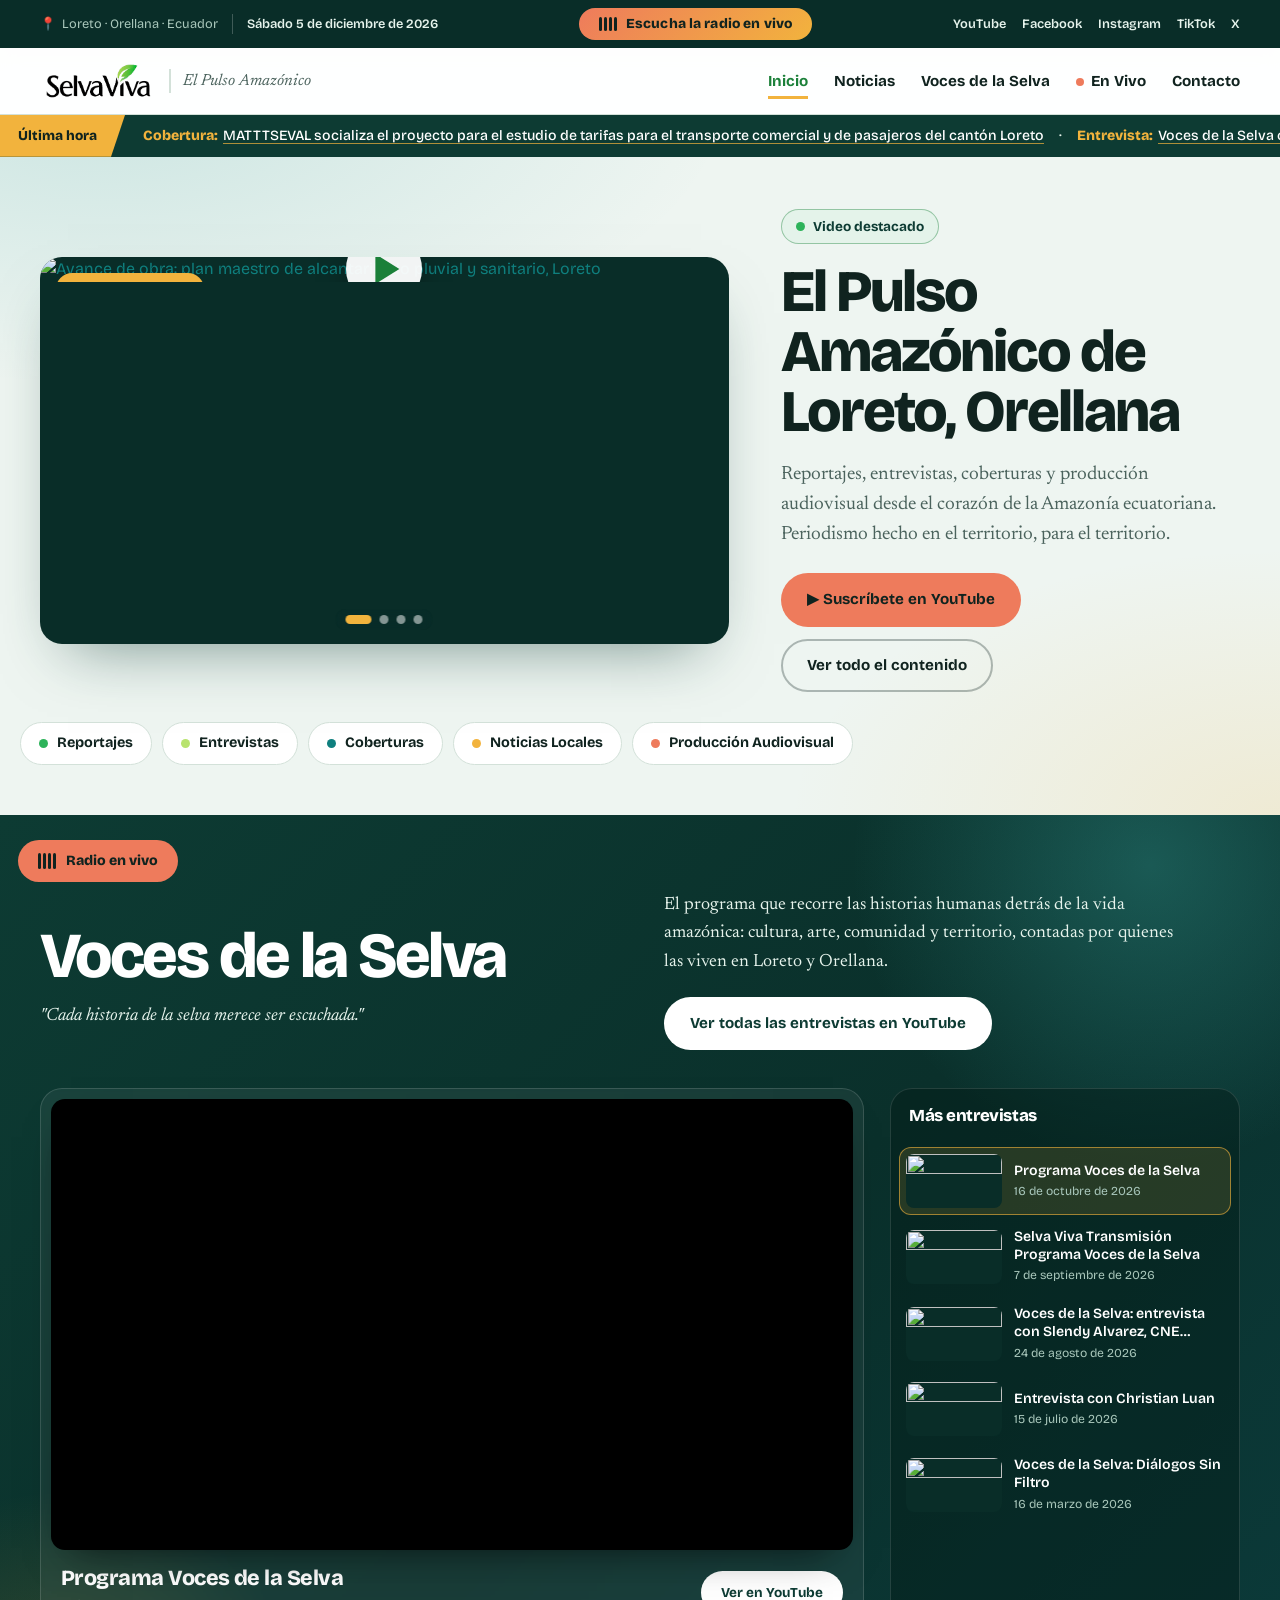
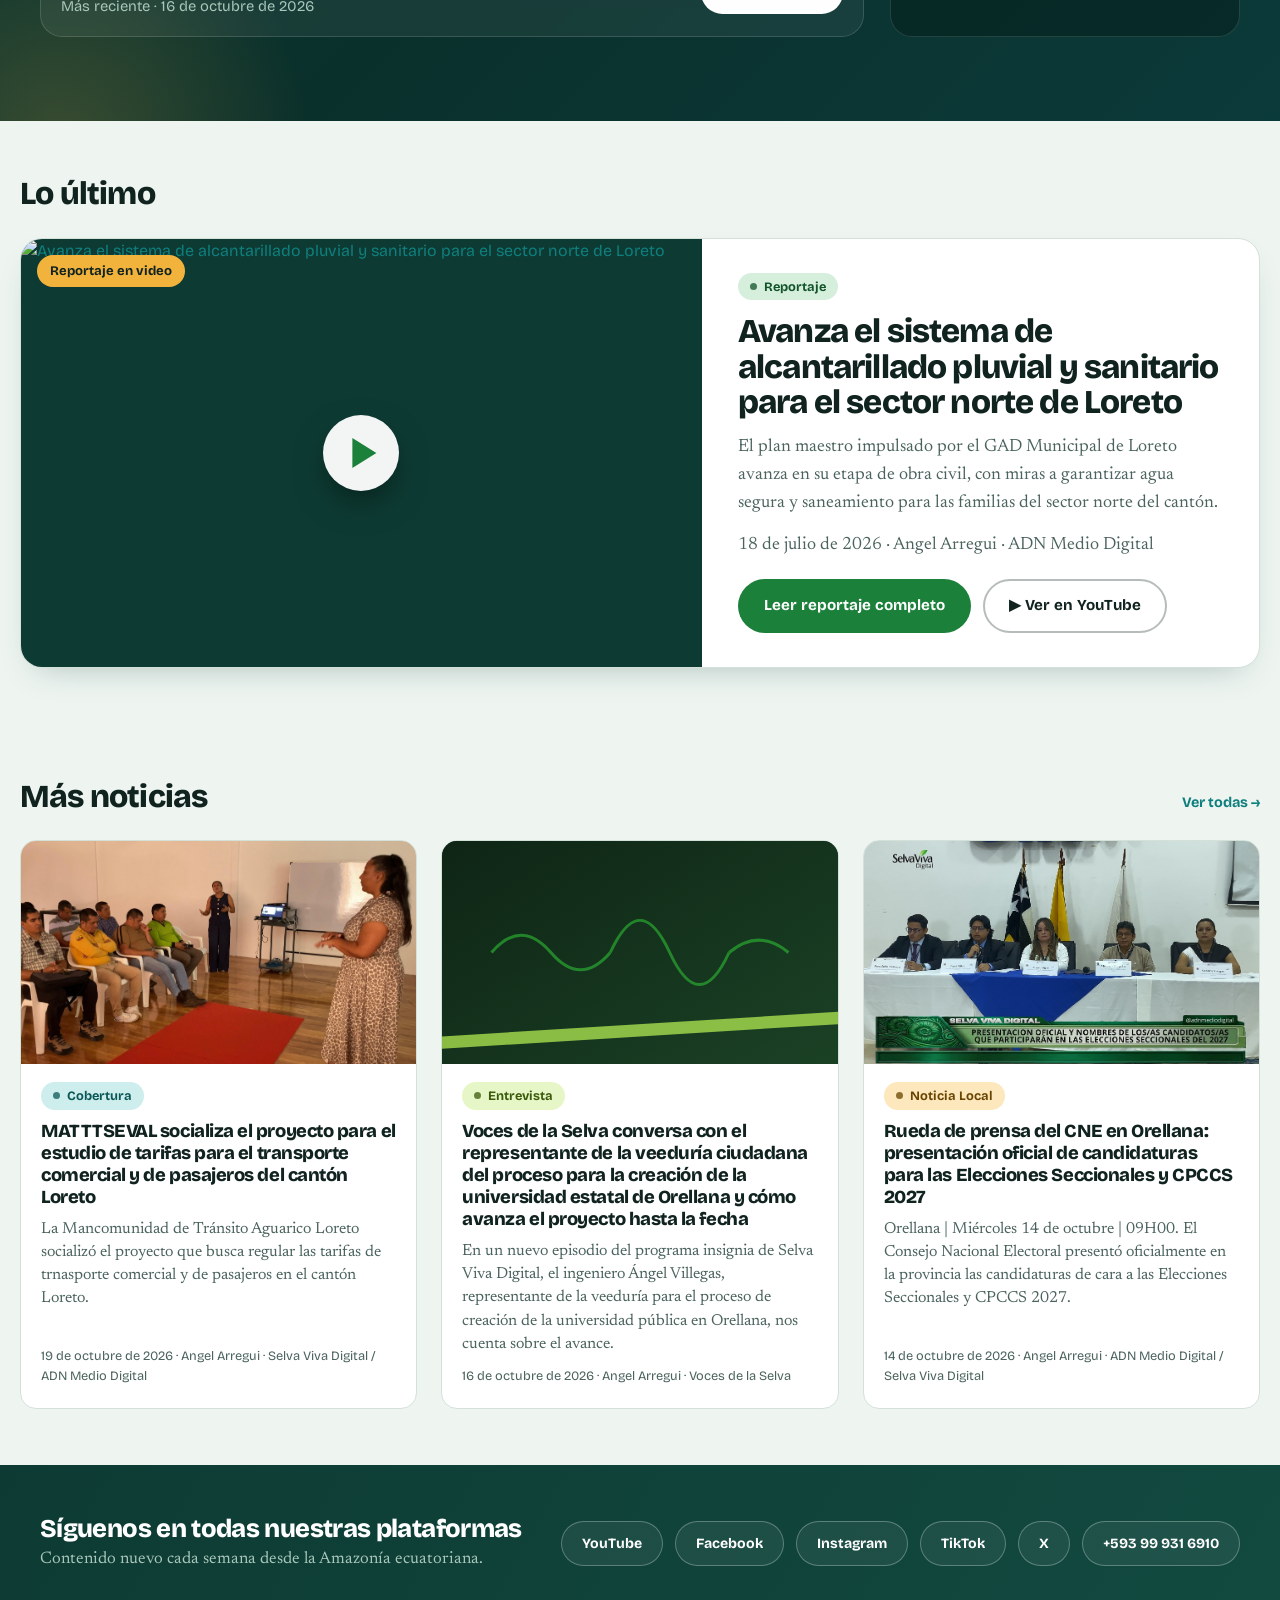
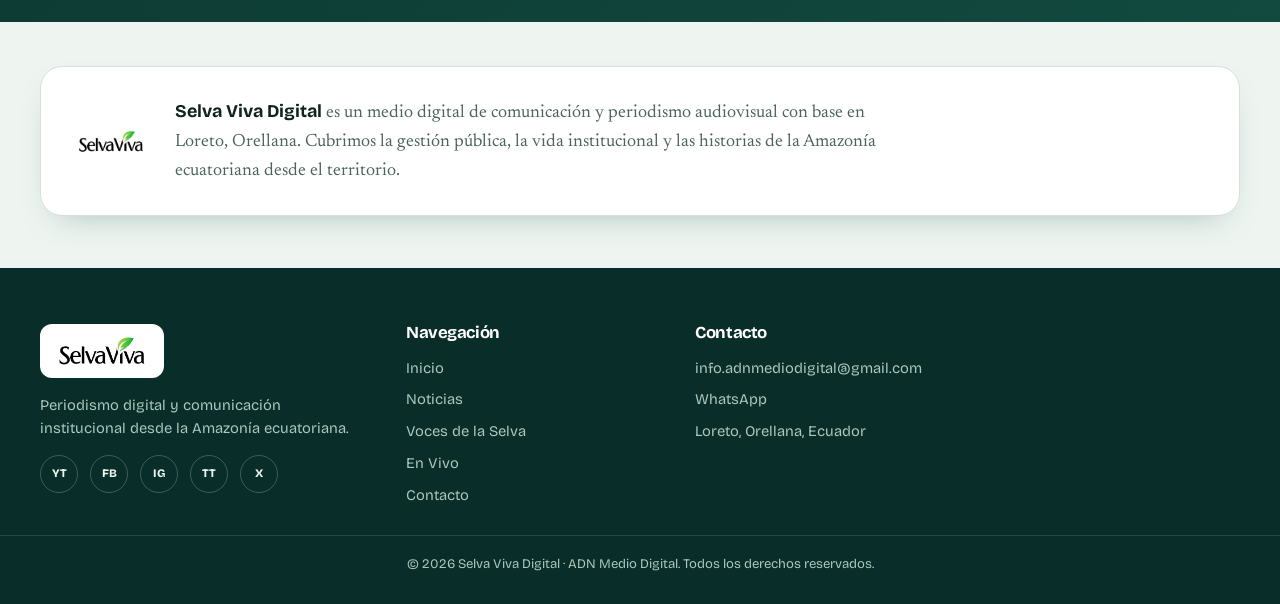
==== index.html @ c94fc7ec "Radio en vivo más llamativa: ecualizador animado, brillo y botón flotante - Botón de la barra superi" ====
<!DOCTYPE html>
<html lang="es">
<head>
<meta charset="UTF-8">
<meta name="viewport" content="width=device-width, initial-scale=1.0">
<title>Selva Viva Digital · El Pulso Amazónico</title>
<meta name="description" content="Noticias, reportajes y comunicación institucional desde Loreto, Orellana. Selva Viva Digital es el medio digital de la Amazonía ecuatoriana.">
<meta property="og:type" content="website">
<meta property="og:title" content="Selva Viva Digital · El Pulso Amazónico">
<meta property="og:description" content="Noticias, reportajes y comunicación institucional desde Loreto, Orellana.">
<meta property="og:image" content="assets/img/banner.png">
<meta name="twitter:card" content="summary_large_image">
<link rel="icon" href="assets/img/favicon.png" type="image/png">
<link rel="preconnect" href="https://fonts.googleapis.com">
<link rel="preconnect" href="https://fonts.gstatic.com" crossorigin>
<link href="https://fonts.googleapis.com/css2?family=Bricolage+Grotesque:opsz,wght@12..96,400;12..96,500;12..96,700;12..96,800&family=Newsreader:ital,opsz,wght@0,6..72,400;0,6..72,500;0,6..72,600;1,6..72,400;1,6..72,500&display=swap" rel="stylesheet">
<link rel="stylesheet" href="assets/css/style.css?v=20261108b">
<link rel="stylesheet" href="assets/css/responsive.css?v=20261108b">
</head>
<body class="oscuro">
<a class="skip-link" href="#contenido">Saltar al contenido</a>

<div class="topbar">
  <div class="contenedor">
    <div class="topbar__izq">
      <div class="topbar__lugar"><span class="emoji-solo">📍</span> <span>Loreto · Orellana · Ecuador</span></div>
      <time class="topbar__fecha" data-fecha-hoy></time>
    </div>
    <a class="topbar__radio" href="https://zeno.fm/player/adnmediodigital" target="radio-adn" rel="noopener" data-radio-popup aria-label="Escuchar la radio en vivo en una ventana aparte"><span class="eq" aria-hidden="true"><i></i><i></i><i></i><i></i></span> <b>Escucha la radio en vivo</b></a>
    <div class="topbar__redes"><!-- Rellenado por social-links.js --></div>
  </div>
</div>

<nav class="nav">
  <div class="contenedor">
    <a class="nav__marca" href="index.html">
      <img src="assets/img/logo.png" alt="Selva Viva Digital">
      <span class="nav__tagline">El Pulso Amazónico</span>
    </a>
    <button class="nav__toggle" aria-label="Abrir menú" aria-expanded="false">
      <span></span><span></span><span></span>
    </button>
    <ul class="nav__links">
      <li><a href="index.html" aria-current="page">Inicio</a></li>
      <li><a href="noticias.html">Noticias</a></li>
      <li><a href="index.html#voces-de-la-selva">Voces de la Selva</a></li>
      <li><a href="en-vivo.html">En Vivo</a></li>
      <li><a href="contacto.html">Contacto</a></li>
    </ul>
  </div>
</nav>

<div class="ticker">
  <div class="ticker__marca">Última hora</div>
  <div class="ticker__pista">
    <p class="ticker__texto" data-ticker>Cargando titulares…</p>
  </div>
</div>

<main id="contenido">

  <section class="hero-video">
    <div class="contenedor hero-video__grid">
      <div>
        <div class="hero-carrusel" data-hero-carrusel>
          <div class="hero-carrusel__slide activa es-video" data-tipo="imagen">
            <a href="reportaje.html?id=alcantarillado-norte-loreto" aria-label="Ver el reportaje en video: avance de obra del plan maestro de alcantarillado, Loreto">
              <img src="https://i.ytimg.com/vi/PAtOBP7N678/maxresdefault.jpg" alt="Avance de obra: plan maestro de alcantarillado pluvial y sanitario, Loreto"
                   onerror="this.onerror=null;this.src='https://i.ytimg.com/vi/PAtOBP7N678/hqdefault.jpg'">
              <span class="play-badge" aria-hidden="true"></span>
              <span class="destacada__chip">Reportaje en video</span>
            </a>
          </div>
          <div class="hero-carrusel__slide" data-tipo="imagen" style="--img:url('/assets/img/cne/autoridades-a-elegir.jpg')">
            <a href="https://www.cne.gob.ec" target="_blank" rel="noopener">
              <img src="assets/img/cne/autoridades-a-elegir.jpg" alt="CNE: autoridades a elegir en las elecciones seccionales y CPCCS 2027">
            </a>
          </div>
          <div class="hero-carrusel__slide" data-tipo="imagen" style="--img:url('/assets/img/cne/ecuatorianos-en-el-exterior.jpg')">
            <a href="https://www.cne.gob.ec" target="_blank" rel="noopener">
              <img src="assets/img/cne/ecuatorianos-en-el-exterior.jpg" alt="CNE: el domingo 29 de noviembre los ecuatorianos en el exterior elegirán siete consejeros del CPCCS">
            </a>
          </div>
        <div class="hero-carrusel__slide" data-tipo="imagen" style="--img:url('/assets/img/matttseval/matttseval1.jpeg')">
  <a href="reportaje.html?id=matttseval-centro-revision-vehicular">
    <img src="assets/img/matttseval/matttseval1.jpeg" alt="MATTTSEVAL socializa el estudio de tarifas del transporte">
  </a>
</div>
          <div class="hero-carrusel__puntos" data-hero-carrusel-puntos></div>
        </div>
      </div>
      <div class="hero-video__texto">
        <span class="badge-vivo badge-vivo--quieto"><span class="badge-vivo__punto"></span> Video destacado</span>
        <h1>El Pulso Amazónico de Loreto, Orellana</h1>
        <p>Reportajes, entrevistas, coberturas y producción audiovisual desde el corazón de la Amazonía ecuatoriana. Periodismo hecho en el territorio, para el territorio.</p>
        <div class="hero-video__acciones">
          <a class="btn btn-suscribir" href="https://www.youtube.com/@ADNMedioDigital?sub_confirmation=1" target="_blank" rel="noopener">▶ Suscríbete en YouTube</a>
          <a class="btn btn-fantasma" href="noticias.html">Ver todo el contenido</a>
        </div>
      </div>
    </div>
    <div class="contenedor categorias-pill">
      <a class="pildora" href="noticias.html?formato=Reportaje"><span class="pildora__punto" style="background:var(--verde-selva);"></span> Reportajes</a>
      <a class="pildora" href="noticias.html?formato=Entrevista"><span class="pildora__punto" style="background:var(--lima-brote);"></span> Entrevistas</a>
      <a class="pildora" href="noticias.html?formato=Cobertura"><span class="pildora__punto" style="background:var(--rio);"></span> Coberturas</a>
      <a class="pildora" href="noticias.html?formato=Noticia%20Local"><span class="pildora__punto" style="background:var(--ambar);"></span> Noticias Locales</a>
      <a class="pildora" href="noticias.html?formato=Producci%C3%B3n%20Audiovisual"><span class="pildora__punto" style="background:var(--rojo-directo);"></span> Producción Audiovisual</a>
    </div>
  </section>

  <section class="programa-banda" id="voces-de-la-selva">
    <div class="contenedor">
      <header class="programa-banda__cabecera">
        <div>
          <h2>Voces de la Selva</h2>
          <p class="programa-banda__cita">"Cada historia de la selva merece ser escuchada."</p>
        </div>
        <div>
          <p>El programa que recorre las historias humanas detrás de la vida amazónica: cultura, arte, comunidad y territorio, contadas por quienes las viven en Loreto y Orellana.</p>
          <a class="btn btn-claro" href="https://www.youtube.com/playlist?list=PLUYz0TOiSIn4" target="_blank" rel="noopener">Ver todas las entrevistas en YouTube</a>
        </div>
      </header>

      <div class="estudio" data-voces>
        <div class="estudio__pantalla">
          <div class="video-wrapper">
            <iframe src="https://www.youtube-nocookie.com/embed/FJWRjkmphRI?rel=0" title="Programa Voces de la Selva" loading="lazy" allow="accelerometer; autoplay; clipboard-write; encrypted-media; gyroscope; picture-in-picture; web-share" referrerpolicy="strict-origin-when-cross-origin" allowfullscreen></iframe>
          </div>
          <div class="estudio__ficha">
            <div>
              <h3 data-voces-titulo>Programa Voces de la Selva</h3>
              <p data-voces-fecha></p>
            </div>
            <a class="btn btn-chico btn-claro" data-voces-enlace href="https://youtu.be/FJWRjkmphRI" target="_blank" rel="noopener">Ver en YouTube</a>
          </div>
        </div>
        <aside class="estudio__lista" aria-label="Más entrevistas de Voces de la Selva">
          <h3>Más entrevistas</h3>
          <div class="voces-lista" data-voces-lista></div>
        </aside>
      </div>
    </div>
  </section>

  <section class="seccion-canal contenedor" data-destacada>
    <!-- "Lo último" se genera con noticias.js -->
  </section>

  <div data-secciones-formato>
    <!-- "Más noticias" se genera con noticias.js -->
  </div>


  <section class="franja-redes">
    <div class="contenedor">
      <div>
        <h2>Síguenos en todas nuestras plataformas</h2>
        <p>Contenido nuevo cada semana desde la Amazonía ecuatoriana.</p>
      </div>
      <div class="redes-botones" data-red-botones><!-- Rellenado por social-links.js --></div>
    </div>
  </section>

  <section class="sobre-franja">
    <div class="contenedor">
      <div class="sobre-tarjeta">
        <img src="assets/img/logo.png" alt="" width="72" style="flex:none;">
        <p><strong>Selva Viva Digital</strong> es un medio digital de comunicación y periodismo audiovisual con base en Loreto, Orellana. Cubrimos la gestión pública, la vida institucional y las historias de la Amazonía ecuatoriana desde el territorio.</p>
      </div>
    </div>
  </section>

</main>

<footer class="footer">
  <div class="contenedor">
    <div class="footer__marca">
      <img src="assets/img/logo.png" alt="Selva Viva Digital">
      <p>Periodismo digital y comunicación institucional desde la Amazonía ecuatoriana.</p>
      <div class="footer__social"><!-- Rellenado por social-links.js --></div>
    </div>
    <div>
      <h4>Navegación</h4>
      <ul>
        <li><a href="index.html">Inicio</a></li>
        <li><a href="noticias.html">Noticias</a></li>
        <li><a href="index.html#voces-de-la-selva">Voces de la Selva</a></li>
        <li><a href="en-vivo.html">En Vivo</a></li>
        <li><a href="contacto.html">Contacto</a></li>
      </ul>
    </div>
    <div>
      <h4>Contacto</h4>
      <ul class="footer__contacto-lista"><!-- Rellenado por social-links.js --></ul>
    </div>
  </div>
  <div class="footer__legal">© <span data-anio></span> Selva Viva Digital · ADN Medio Digital. Todos los derechos reservados.</div>
</footer>

<script src="assets/js/social-links.js?v=20261108b"></script>
<script src="assets/js/hero-carrusel.js?v=20261108b"></script>
<script src="assets/js/noticias.js?v=20261108b"></script>
<script src="assets/js/voces.js?v=20261108b"></script>
<script src="assets/js/main.js?v=20261108b"></script>
</body>
</html>
---- assets/css/style.css ----
/* =========================================================
   SELVA VIVA DIGITAL — style.css
   Sistema de diseño · "El Pulso Amazónico" · versión "luz de río"

   Idea: un canal de la Amazonía a media mañana. Base clara y
   fresca (niebla de río), selva profunda para los momentos de
   estudio (Voces de la Selva, pie), y tres acentos suaves:
   turquesa de río, mango y heliconia (coral) en lugar del rojo.

   Nota: las páginas conservan <body class="oscuro"> por historia;
   el tema ahora es claro y las bandas oscuras se definen por sección.
   ========================================================= */

:root {
  /* ---- Paleta ---- */
  --niebla: #eef5f1;          /* fondo de página */
  --blanco: #ffffff;          /* tarjetas */
  --selva: #0d3b33;           /* selva profunda: bandas, ticker */
  --selva-800: #092d28;       /* más profunda: pie, barra superior */
  --selva-700: #124a40;
  --hoja: #1b8039;            /* verde de marca (botones, texto sobre blanco) */
  --hoja-viva: #2db35a;       /* verde de marca brillante (sobre oscuro, detalles) */
  --lima: #b8e36e;            /* acento sobre selva */
  --rio: #0f7f7e;             /* turquesa de río (texto/enlaces sobre claro) */
  --rio-claro: #44c6c0;       /* turquesa sobre oscuro */
  --mango: #f2b33d;           /* acento cálido */
  --heliconia: #ee7b5c;       /* coral suave: en vivo, suscripción */
  --heliconia-fondo: #fde6de;

  --tinta: #10231f;
  --tinta-suave: #4b635d;
  --linea: #d3e1d9;
  --sobre-selva: #e6f3ec;
  --sobre-selva-suave: #a9c7bb;

  /* ---- Alias heredados (usados en HTML/JS existentes) ---- */
  --verde-selva: var(--hoja-viva);
  --verde-musgo: var(--selva);
  --verde-musgo-800: var(--selva-800);
  --lima-brote: var(--lima);
  --ambar: var(--mango);
  --rojo-directo: var(--heliconia);
  --papel: var(--niebla);
  --tarjeta-clara: var(--blanco);
  --tinta-clara: var(--sobre-selva);
  --tinta-clara-suave: var(--sobre-selva-suave);
  --borde-claro: var(--linea);

  /* ---- Tipografía ----
     Bricolage Grotesque: titulares, menú, botones (carácter propio, 12–96 opsz)
     Newsreader: lectura — bajadas, citas y cuerpo de reportajes */
  --fuente-marca: "Bricolage Grotesque", "Segoe UI", Helvetica, Arial, sans-serif;
  --fuente-ui: "Bricolage Grotesque", "Segoe UI", Helvetica, Arial, sans-serif;
  --fuente-lectura: "Newsreader", Georgia, "Times New Roman", serif;

  --radio: 16px;
  --radio-grande: 22px;
  --radio-chico: 10px;
  --sombra: 0 28px 60px -28px rgba(13, 59, 51, 0.55);
  --sombra-suave: 0 14px 34px -18px rgba(13, 59, 51, 0.35);
  --contenedor: 1240px;
}

* { box-sizing: border-box; }
html { scroll-behavior: smooth; }

body {
  margin: 0;
  font-family: var(--fuente-ui);
  line-height: 1.55;
  -webkit-font-smoothing: antialiased;
  background: var(--niebla);
  color: var(--tinta);
}

img { max-width: 100%; display: block; }

h1, h2, h3, h4 {
  font-family: var(--fuente-marca);
  line-height: 1.08;
  margin: 0 0 0.5em;
  font-weight: 800;
  letter-spacing: -0.025em;
  color: var(--tinta);
}

p { margin: 0 0 1em; }

a { color: var(--rio); text-decoration: none; }
a:hover { color: var(--hoja); text-decoration: underline; }

.contenedor {
  width: 100%;
  max-width: var(--contenedor);
  margin: 0 auto;
  padding: 0 20px;
}

.skip-link {
  position: absolute;
  left: -999px;
  top: 0;
  background: var(--selva);
  color: #fff;
  padding: 10px 16px;
  z-index: 300;
  border-radius: 0 0 8px 0;
}
.skip-link:focus { left: 0; }

:focus-visible { outline: 3px solid var(--mango); outline-offset: 2px; }

/* =========================================================
   Botones
   ========================================================= */
.btn {
  display: inline-flex;
  align-items: center;
  gap: 8px;
  font-family: var(--fuente-ui);
  font-weight: 700;
  font-size: 0.95rem;
  padding: 13px 24px;
  border-radius: 999px;
  border: 2px solid transparent;
  cursor: pointer;
  transition: transform 0.15s ease, background 0.2s ease, color 0.2s ease, border-color 0.2s ease;
  white-space: nowrap;
}
.btn:hover { text-decoration: none; transform: translateY(-1px); }

.btn-primario { background: var(--hoja); color: #fff; }
.btn-primario:hover { background: var(--selva); color: #fff; }

.btn-suscribir { background: var(--heliconia); color: var(--tinta); }
.btn-suscribir:hover { background: #f4937a; color: var(--tinta); }

.btn-whatsapp { background: #25d366; color: #06110a; }
.btn-whatsapp:hover { background: #38e578; color: #06110a; }

.btn-fantasma { background: transparent; border-color: rgba(16, 35, 31, 0.3); color: var(--tinta); }
.btn-fantasma:hover { background: rgba(16, 35, 31, 0.06); border-color: var(--tinta); color: var(--tinta); }

.btn-fantasma-claro { background: transparent; border-color: var(--selva); color: var(--selva); }
.btn-fantasma-claro:hover { background: var(--selva); color: #fff; }

/* Botón claro: para fondos de selva profunda */
.btn-claro { background: #fff; color: var(--selva); }
.btn-claro:hover { background: var(--mango); color: var(--tinta); }

.btn-chico { padding: 9px 18px; font-size: 0.85rem; }

/* =========================================================
   Etiquetas de formato y badge "al aire"
   ========================================================= */
.etiqueta {
  display: inline-flex;
  align-items: center;
  gap: 7px;
  font-family: var(--fuente-ui);
  font-weight: 700;
  font-size: 0.8rem;
  padding: 4px 12px;
  border-radius: 999px;
  background: #d6efdd;
  color: #12532a;
}
.etiqueta::before {
  content: "";
  width: 7px;
  height: 7px;
  border-radius: 50%;
  background: currentColor;
  opacity: 0.75;
}
.etiqueta--verde { background: #d6efdd; color: #12532a; }
.etiqueta--lima { background: #e6f6c6; color: #3b5b0b; }
.etiqueta--rio { background: #cdeeec; color: #0a5857; }
.etiqueta--ambar { background: #fce8bc; color: #6a4500; }
.etiqueta--rojo { background: #fcdcd2; color: #86301a; }
.etiqueta--musgo { background: var(--selva); color: #fff; }

.badge-vivo {
  display: inline-flex;
  align-items: center;
  gap: 8px;
  background: var(--heliconia-fondo);
  border: 1px solid rgba(238, 123, 92, 0.55);
  color: #8f3a21;
  font-weight: 700;
  font-size: 0.85rem;
  padding: 6px 14px;
  border-radius: 999px;
  align-self: flex-start;
}
.badge-vivo__punto {
  width: 9px;
  height: 9px;
  border-radius: 50%;
  background: var(--heliconia);
  animation: pulso 1.8s ease-in-out infinite;
}
.badge-vivo--quieto { background: #e4f3ea; border-color: rgba(27, 128, 57, 0.4); color: var(--selva); }
.badge-vivo--quieto .badge-vivo__punto { background: var(--hoja-viva); animation: none; }
@keyframes pulso {
  0%, 100% { opacity: 1; transform: scale(1); }
  50% { opacity: 0.45; transform: scale(0.75); }
}

/* =========================================================
   Barra superior + navegación
   ========================================================= */
.topbar {
  background: var(--selva-800);
  color: var(--sobre-selva-suave);
  font-size: 0.8rem;
}
.topbar .contenedor {
  display: flex;
  align-items: center;
  justify-content: space-between;
  padding: 8px 20px;
  gap: 16px;
}
.topbar__lugar { display: flex; align-items: center; gap: 6px; }
.topbar__acciones { display: flex; align-items: center; gap: 18px; }
.topbar__redes { display: flex; gap: 16px; }
.topbar__redes a { color: var(--sobre-selva); font-weight: 600; font-size: 0.8rem; }
.topbar__redes a:hover { color: var(--lima); text-decoration: none; }

.nav {
  background: rgba(255, 255, 255, 0.94);
  backdrop-filter: blur(10px);
  border-bottom: 1px solid var(--linea);
  position: sticky;
  top: 0;
  z-index: 150;
}
.nav .contenedor {
  display: flex;
  align-items: center;
  justify-content: space-between;
  padding: 10px 20px;
  gap: 20px;
}
.nav__marca { display: flex; align-items: center; gap: 12px; }
.nav__marca img { height: 46px; width: auto; }
.nav__marca .nav__tagline {
  font-family: var(--fuente-lectura);
  font-style: italic;
  font-size: 1rem;
  color: var(--tinta-suave);
  border-left: 2px solid var(--linea);
  padding-left: 12px;
  display: none;
}

.nav__toggle {
  display: none;
  background: none;
  border: 2px solid var(--linea);
  border-radius: 10px;
  padding: 8px 10px;
  cursor: pointer;
}
.nav__toggle span { display: block; width: 22px; height: 2px; background: var(--tinta); margin: 4px 0; }

.nav__links {
  display: flex;
  align-items: center;
  gap: 26px;
  list-style: none;
  margin: 0;
  padding: 0;
}
.nav__links a {
  color: var(--tinta);
  font-weight: 700;
  font-size: 0.95rem;
  padding: 6px 0;
  border-bottom: 3px solid transparent;
}
.nav__links a:hover,
.nav__links a[aria-current="page"] {
  color: var(--hoja);
  text-decoration: none;
  border-bottom-color: var(--mango);
}
/* "En Vivo" lleva un punto de señal, sin cambiar el HTML */
.nav__links a[href="en-vivo.html"]::before {
  content: "";
  display: inline-block;
  width: 8px;
  height: 8px;
  margin-right: 7px;
  border-radius: 50%;
  background: var(--heliconia);
  animation: pulso 1.8s ease-in-out infinite;
}

/* =========================================================
   Ticker "Última hora"
   ========================================================= */
.ticker {
  background: var(--selva);
  color: #fff;
  display: flex;
  align-items: stretch;
  overflow: hidden;
}
.ticker__marca {
  background: var(--mango);
  color: var(--tinta);
  font-family: var(--fuente-ui);
  font-weight: 800;
  font-size: 0.85rem;
  padding: 10px 28px 10px 18px;
  display: flex;
  align-items: center;
  flex: none;
  clip-path: polygon(0 0, 100% 0, calc(100% - 14px) 100%, 0 100%);
}
.ticker__pista {
  overflow: hidden;
  flex: 1;
  display: flex;
  align-items: center;
  padding: 10px 18px;
}
.ticker__texto {
  margin: 0;
  font-family: var(--fuente-ui);
  font-size: 0.88rem;
  font-weight: 500;
  white-space: nowrap;
  color: var(--sobre-selva);
}
.ticker__texto a { color: #fff; text-decoration: underline; text-decoration-color: rgba(242, 179, 61, 0.7); text-underline-offset: 3px; }
.ticker__texto a:hover { color: var(--lima); }
.ticker__texto span { font-weight: 800; color: var(--mango); margin-right: 2px; }

/* =========================================================
   Héroe (portada y En Vivo)
   ========================================================= */
.hero-video {
  background:
    radial-gradient(900px 420px at 8% -10%, rgba(18, 144, 143, 0.16), transparent 70%),
    radial-gradient(700px 380px at 100% 100%, rgba(242, 179, 61, 0.16), transparent 70%),
    var(--niebla);
  padding: 52px 0 44px;
}
.hero-video__grid {
  display: grid;
  grid-template-columns: 1.2fr 0.8fr;
  gap: 52px;
  align-items: center;
}
.video-wrapper {
  position: relative;
  width: 100%;
  padding-bottom: 56.25%;
  border-radius: var(--radio);
  overflow: hidden;
  box-shadow: var(--sombra);
  background: #000;
}
.video-wrapper iframe {
  position: absolute;
  inset: 0;
  width: 100%;
  height: 100%;
  border: 0;
}
.hero-video__texto { display: flex; flex-direction: column; gap: 18px; }
.hero-video__texto h1 {
  font-size: clamp(2.3rem, 4.6vw, 3.7rem);
  line-height: 1.02;
  letter-spacing: -0.035em;
  margin: 0;
}
.hero-video__texto p {
  font-family: var(--fuente-lectura);
  font-size: 1.2rem;
  line-height: 1.55;
  color: var(--tinta-suave);
  max-width: 44ch;
  margin: 0;
}
.hero-video__acciones { display: flex; gap: 12px; flex-wrap: wrap; margin-top: 6px; }

/* =========================================================
   Categorías rápidas (píldoras)
   ========================================================= */
.categorias-pill {
  display: flex;
  flex-wrap: wrap;
  gap: 10px;
  padding: 30px 0 6px;
}
.pildora {
  display: inline-flex;
  align-items: center;
  gap: 9px;
  padding: 9px 18px;
  border-radius: 999px;
  border: 1px solid var(--linea);
  color: var(--tinta);
  font-weight: 700;
  font-size: 0.9rem;
  background: var(--blanco);
  transition: border-color 0.2s ease, transform 0.15s ease;
}
.pildora:hover { border-color: var(--hoja); color: var(--tinta); text-decoration: none; transform: translateY(-1px); }
.pildora__punto { width: 9px; height: 9px; border-radius: 50%; }

/* =========================================================
   Secciones del portal
   ========================================================= */
.seccion-canal { padding: 56px 0; }
.seccion-canal[data-alterna] { background: var(--blanco); border-block: 1px solid var(--linea); }
.seccion-canal.claro { background: var(--niebla); }
.seccion-canal__cabecera {
  display: flex;
  align-items: baseline;
  justify-content: space-between;
  gap: 20px;
  margin-bottom: 26px;
}
.seccion-canal__titulo { display: flex; align-items: center; gap: 12px; }
.seccion-canal__titulo h2 { font-size: clamp(1.6rem, 2.6vw, 2rem); margin: 0; }
.seccion-canal__cabecera .ver-todas {
  font-weight: 700;
  font-size: 0.9rem;
  white-space: nowrap;
  color: var(--rio);
}

.grid-tarjetas {
  display: grid;
  grid-template-columns: repeat(3, 1fr);
  gap: 24px;
}

/* =========================================================
   Tarjeta de contenido
   ========================================================= */
.tarjeta {
  background: var(--blanco);
  border: 1px solid var(--linea);
  border-radius: var(--radio);
  overflow: hidden;
  display: flex;
  flex-direction: column;
  transition: transform 0.2s ease, box-shadow 0.2s ease, border-color 0.2s ease;
}
.tarjeta:hover { transform: translateY(-3px); box-shadow: var(--sombra-suave); border-color: var(--rio-claro); }
.tarjeta__media {
  position: relative;
  aspect-ratio: 16 / 9;
  overflow: hidden;
  background: var(--selva);
}
.tarjeta__media img { width: 100%; height: 100%; object-fit: cover; }
.tarjeta__play {
  position: absolute;
  inset: 0;
  display: flex;
  align-items: center;
  justify-content: center;
}
.tarjeta__play span {
  width: 52px;
  height: 52px;
  border-radius: 50%;
  background: rgba(9, 45, 40, 0.6);
  border: 2px solid rgba(255, 255, 255, 0.9);
  display: flex;
  align-items: center;
  justify-content: center;
  color: #fff;
  font-size: 1.1rem;
}
.tarjeta__cuerpo { padding: 18px 20px 22px; display: flex; flex-direction: column; gap: 10px; flex: 1; }
.tarjeta__cuerpo .etiqueta { align-self: flex-start; }
.tarjeta__cuerpo h3 { font-size: 1.15rem; line-height: 1.2; margin: 0; }
.tarjeta__cuerpo h3 a { color: var(--tinta); }
.tarjeta__cuerpo h3 a:hover { color: var(--hoja); text-decoration: none; }
.tarjeta__resumen { color: var(--tinta-suave); font-family: var(--fuente-lectura); font-size: 1rem; line-height: 1.45; flex: 1; margin: 0; }
.tarjeta__meta { font-size: 0.8rem; color: var(--tinta-suave); margin: 0; }

.tarjeta--clara { box-shadow: var(--sombra-suave); }

/* =========================================================
   Franja de redes sociales
   ========================================================= */
.franja-redes {
  background: linear-gradient(120deg, var(--selva) 0%, var(--selva-700) 100%);
  padding: 50px 0;
}
.franja-redes .contenedor {
  display: flex;
  align-items: center;
  justify-content: space-between;
  gap: 24px;
  flex-wrap: wrap;
}
.franja-redes h2 { color: #fff; font-size: 1.6rem; margin: 0 0 4px; }
.franja-redes p { color: var(--sobre-selva-suave); margin: 0; font-family: var(--fuente-lectura); font-size: 1.05rem; }
.redes-botones { display: flex; gap: 12px; flex-wrap: wrap; }
.red-boton {
  display: inline-flex;
  align-items: center;
  gap: 9px;
  padding: 11px 20px;
  border-radius: 999px;
  border: 1.5px solid rgba(255, 255, 255, 0.28);
  color: #fff;
  font-weight: 700;
  font-size: 0.88rem;
  background: rgba(255, 255, 255, 0.06);
  transition: transform 0.15s ease, background 0.2s ease, border-color 0.2s ease;
}
.red-boton:hover { text-decoration: none; transform: translateY(-2px); color: #fff; }
.red-boton--youtube:hover { background: #e8503f; border-color: #e8503f; }
.red-boton--facebook:hover { background: #1877f2; border-color: #1877f2; }
.red-boton--instagram:hover { background: linear-gradient(45deg, #f58529, #dd2a7b, #8134af, #515bd4); border-color: transparent; }
.red-boton--tiktok:hover { background: #010101; border-color: #25f4ee; color: #25f4ee; }
.red-boton--x:hover { background: #000; border-color: #000; }

/* =========================================================
   Franja "sobre nosotros"
   ========================================================= */
.sobre-franja { background: var(--niebla); padding: 44px 0 52px; }
.sobre-tarjeta {
  display: flex;
  align-items: center;
  gap: 28px;
  background: var(--blanco);
  border: 1px solid var(--linea);
  border-radius: var(--radio-grande);
  padding: 30px 34px;
  box-shadow: var(--sombra-suave);
}
.sobre-tarjeta p { margin: 0; color: var(--tinta-suave); font-family: var(--fuente-lectura); font-size: 1.12rem; line-height: 1.6; max-width: 72ch; }
.sobre-tarjeta strong { color: var(--tinta); font-family: var(--fuente-ui); }

/* =========================================================
   Pie de página
   ========================================================= */
.footer { background: var(--selva-800); color: var(--sobre-selva-suave); }
.footer .contenedor {
  padding: 56px 20px 28px;
  display: grid;
  grid-template-columns: 1.3fr 1fr 1fr 1fr;
  gap: 34px;
}
.footer h4 {
  color: #fff;
  font-size: 1.05rem;
  margin-bottom: 14px;
  font-weight: 700;
}
/* El logo es de trazo oscuro: va sobre una pastilla blanca */
.footer__marca img {
  height: 54px;
  width: auto;
  margin-bottom: 16px;
  background: #fff;
  padding: 8px 14px;
  border-radius: 12px;
}
.footer__marca p { font-size: 0.92rem; max-width: 32ch; }
.footer ul { list-style: none; margin: 0; padding: 0; display: flex; flex-direction: column; gap: 9px; font-size: 0.92rem; }
.footer a { color: var(--sobre-selva-suave); }
.footer a:hover { color: var(--lima); text-decoration: none; }
.footer__social { display: flex; gap: 12px; margin-top: 12px; flex-wrap: wrap; }
.footer__social a {
  width: 38px; height: 38px;
  border-radius: 50%;
  border: 1px solid rgba(255, 255, 255, 0.22);
  display: flex; align-items: center; justify-content: center;
  font-size: 0.72rem;
  font-weight: 800;
  color: var(--sobre-selva);
}
.footer__social a:hover { border-color: var(--lima); color: var(--lima); }
.footer__legal {
  border-top: 1px solid rgba(255, 255, 255, 0.12);
  text-align: center;
  padding: 18px 20px 30px;
  font-size: 0.82rem;
}
.footer__legal a { color: var(--sobre-selva-suave); }

/* =========================================================
   Página de archivo (con filtros)
   ========================================================= */
.pagina-cabecera-oscura {
  background:
    radial-gradient(800px 360px at 90% -30%, rgba(18, 144, 143, 0.16), transparent 70%),
    radial-gradient(600px 300px at 0% 120%, rgba(242, 179, 61, 0.14), transparent 70%),
    var(--niebla);
  padding: 54px 0 14px;
}
.pagina-cabecera-oscura h1 { font-size: clamp(2rem, 3.6vw, 2.9rem); letter-spacing: -0.03em; }
.pagina-cabecera-oscura p { color: var(--tinta-suave); max-width: 620px; font-family: var(--fuente-lectura); font-size: 1.15rem; }
.pagina-cabecera-oscura .etiqueta { margin-bottom: 14px; }

.filtros { display: flex; flex-wrap: wrap; gap: 10px; margin: 24px 0 30px; }
.filtro-btn {
  font-family: var(--fuente-ui);
  font-weight: 700;
  font-size: 0.9rem;
  padding: 9px 20px;
  border-radius: 999px;
  border: 1px solid var(--linea);
  background: var(--blanco);
  color: var(--tinta);
  cursor: pointer;
  transition: border-color 0.2s ease, background 0.2s ease;
}
.filtro-btn:hover { border-color: var(--hoja); }
.filtro-btn[aria-pressed="true"] { background: var(--selva); border-color: var(--selva); color: #fff; }
.archivo-lista { padding: 10px 0 70px; background: var(--niebla); }
.estado-vacio { text-align: center; padding: 60px 20px; color: var(--tinta-suave); }

/* =========================================================
   Página de reportaje / detalle
   ========================================================= */
.articulo-hero {
  background:
    radial-gradient(800px 360px at 90% -30%, rgba(18, 144, 143, 0.14), transparent 70%),
    var(--niebla);
  padding: 44px 0 50px;
}
.articulo-hero__cabecera { max-width: 900px; margin: 0 auto 26px; }
.articulo-hero__cabecera .etiqueta { margin-bottom: 16px; }
.articulo-hero__cabecera h1 { font-size: clamp(1.9rem, 3.6vw, 2.9rem); line-height: 1.05; letter-spacing: -0.03em; margin-bottom: 14px; }
.articulo-hero__meta { color: var(--tinta-suave); font-size: 0.92rem; display: flex; gap: 16px; flex-wrap: wrap; }
.articulo-hero__media { max-width: 960px; margin: 0 auto; }
.articulo-hero__enlace { display: block; position: relative; overflow: hidden; border-radius: var(--radio); }
.articulo__video-cta { text-align: center; margin: 8px 0 28px; }
.articulo-hero__media .video-wrapper { box-shadow: var(--sombra); }
.articulo-hero__media img {
  border-radius: var(--radio);
  box-shadow: var(--sombra);
  width: 100%;
  aspect-ratio: 16/9;
  object-fit: cover;
}

.articulo-cuerpo-seccion { background: var(--blanco); padding: 54px 0 70px; }
.articulo__cuerpo {
  max-width: 700px;
  margin: 0 auto;
  font-family: var(--fuente-lectura);
  font-size: 1.2rem;
  line-height: 1.75;
  color: var(--tinta);
}
.articulo__cuerpo p { margin-bottom: 1.3em; }

.compartir {
  max-width: 700px;
  margin: 30px auto 0;
  display: flex;
  align-items: center;
  gap: 14px;
  padding-top: 24px;
  border-top: 1px solid var(--linea);
  flex-wrap: wrap;
}
.compartir span { font-weight: 700; font-size: 0.9rem; color: var(--tinta-suave); font-family: var(--fuente-ui); }
.compartir a {
  border: 1.5px solid var(--linea);
  border-radius: 999px;
  padding: 8px 16px;
  font-size: 0.88rem;
  font-weight: 700;
  color: var(--tinta);
  font-family: var(--fuente-ui);
}
.compartir a:hover { border-color: var(--hoja); text-decoration: none; color: var(--hoja); }

.relacionadas { max-width: 1000px; margin: 60px auto 0; }
.relacionadas h2 { font-size: 1.4rem; margin-bottom: 20px; }

.no-encontrado { text-align: center; padding: 100px 20px; }
.no-encontrado h1 { font-size: 2rem; }
.no-encontrado p { color: var(--tinta-suave); }

/* =========================================================
   Página de contacto
   ========================================================= */
.pagina-cabecera-clara { padding: 54px 0 14px; }
.pagina-cabecera-clara h1 { font-size: clamp(2rem, 3.6vw, 2.9rem); letter-spacing: -0.03em; }
.pagina-cabecera-clara p { color: var(--tinta-suave); max-width: 620px; font-family: var(--fuente-lectura); font-size: 1.15rem; }
.pagina-cabecera-clara .etiqueta { margin-bottom: 14px; }

.contacto-grid { display: grid; grid-template-columns: 1.2fr 0.8fr; gap: 40px; align-items: start; }
.formulario {
  background: var(--blanco);
  border: 1px solid var(--linea);
  border-radius: var(--radio-grande);
  padding: 32px;
  box-shadow: var(--sombra-suave);
  display: grid;
  gap: 18px;
}
.formulario label { display: block; font-weight: 700; font-size: 0.88rem; margin-bottom: 6px; }
.formulario input, .formulario select, .formulario textarea {
  width: 100%;
  font-family: var(--fuente-ui);
  font-size: 1rem;
  padding: 12px 14px;
  border-radius: var(--radio-chico);
  border: 1.5px solid var(--linea);
  background: var(--niebla);
  color: var(--tinta);
}
.formulario input:focus, .formulario select:focus, .formulario textarea:focus { border-color: var(--hoja); outline: none; background: #fff; }
.formulario textarea { min-height: 140px; resize: vertical; }
.formulario__estado { font-size: 0.92rem; }

.info-contacto { background: linear-gradient(160deg, var(--selva), var(--selva-700)); color: var(--sobre-selva); border-radius: var(--radio-grande); padding: 32px; }
.info-contacto h3 { color: #fff; font-size: 1.3rem; }
.info-contacto ul, .info-contacto__lista { list-style: none; margin: 20px 0 0; padding: 0; display: grid; gap: 16px; }
.info-contacto li { display: flex; flex-direction: column; gap: 2px; }
.info-contacto strong { color: var(--mango); font-size: 0.85rem; font-family: var(--fuente-ui); }
.info-contacto a { color: var(--sobre-selva); }
.info-contacto a:hover { color: var(--lima); }
.info-contacto .footer__social { margin-top: 22px; }

/* =========================================================
   Bloque "Lo último" (destacada)
   ========================================================= */
.destacada {
  display: grid;
  grid-template-columns: 1.1fr 0.9fr;
  align-items: stretch;
  background: var(--blanco);
  border: 1px solid var(--linea);
  border-radius: var(--radio-grande);
  overflow: hidden;
  box-shadow: var(--sombra-suave);
}
.destacada__media { display: block; position: relative; background: var(--selva); }
.destacada__media img { width: 100%; height: 100%; min-height: 280px; object-fit: cover; }
.destacada__cuerpo {
  padding: 34px 36px;
  display: flex;
  flex-direction: column;
  gap: 14px;
  justify-content: center;
}
.destacada__cuerpo .etiqueta { align-self: flex-start; }
.destacada__cuerpo h2 { font-size: clamp(1.5rem, 2.6vw, 2.1rem); line-height: 1.06; margin: 0; }
.destacada__cuerpo h2 a { color: var(--tinta); }
.destacada__cuerpo h2 a:hover { color: var(--hoja); text-decoration: none; }
.destacada__cuerpo p { color: var(--tinta-suave); font-family: var(--fuente-lectura); font-size: 1.12rem; line-height: 1.55; margin: 0; }
.destacada__meta { font-size: 0.85rem; color: var(--tinta-suave); }
.destacada__cuerpo .btn { align-self: flex-start; margin-top: 6px; }

/* =========================================================
   Voces de la Selva — el "estudio"
   Una banda de selva profunda con la entrevista más reciente en
   grande y la lista de episodios al lado.
   ========================================================= */
.programa-banda {
  position: relative;
  overflow: hidden;
  background: linear-gradient(135deg, #0d3b33 0%, #0a302b 55%, #0b3a3a 100%);
  padding: 76px 0 84px;
}
.programa-banda::before,
.programa-banda::after {
  content: "";
  position: absolute;
  border-radius: 50%;
  pointer-events: none;
}
.programa-banda::before {
  width: 620px; height: 620px;
  right: -180px; top: -260px;
  background: radial-gradient(circle, rgba(68, 198, 192, 0.28), transparent 68%);
}
.programa-banda::after {
  width: 520px; height: 520px;
  left: -200px; bottom: -280px;
  background: radial-gradient(circle, rgba(242, 179, 61, 0.2), transparent 68%);
}
.programa-banda .contenedor { position: relative; z-index: 1; }

.programa-banda__cabecera {
  display: grid;
  grid-template-columns: 1fr 1fr;
  gap: 48px;
  align-items: end;
  margin-bottom: 38px;
}
.programa-banda h2 {
  color: #fff;
  font-size: clamp(2.4rem, 5.4vw, 4rem);
  letter-spacing: -0.04em;
  line-height: 0.98;
  margin: 0 0 14px;
}
.programa-banda__cita {
  font-family: var(--fuente-lectura);
  font-style: italic;
  font-size: 1.35rem;
  color: var(--lima);
  margin: 0;
}
.programa-banda__cabecera p {
  color: var(--sobre-selva);
  font-family: var(--fuente-lectura);
  font-size: 1.12rem;
  line-height: 1.6;
  max-width: 52ch;
  margin-bottom: 20px;
}
.programa-banda__cabecera > div:last-child p { color: var(--sobre-selva); font-style: normal; }

.estudio {
  display: grid;
  grid-template-columns: minmax(0, 1fr) 350px;
  gap: 26px;
  align-items: stretch;
}
.estudio__pantalla {
  min-width: 0;
  background: rgba(255, 255, 255, 0.06);
  border: 1px solid rgba(255, 255, 255, 0.14);
  border-radius: var(--radio-grande);
  padding: 10px 10px 8px;
  backdrop-filter: blur(2px);
}
.estudio__pantalla .video-wrapper { border-radius: 14px; box-shadow: 0 18px 40px -20px rgba(0, 0, 0, 0.7); }
.estudio__ficha {
  display: flex;
  align-items: center;
  justify-content: space-between;
  gap: 18px;
  padding: 16px 10px 10px;
}
.estudio__ficha h3 { color: #fff; font-size: 1.35rem; line-height: 1.15; margin: 0 0 4px; }
.estudio__ficha p { color: var(--sobre-selva-suave); font-size: 0.92rem; margin: 0; }

.estudio__lista {
  position: relative;
  min-height: 0;
  background: rgba(4, 28, 24, 0.45);
  border: 1px solid rgba(255, 255, 255, 0.12);
  border-radius: var(--radio-grande);
  padding: 18px 12px 12px;
}
.estudio__lista h3 { color: #fff; font-size: 1.05rem; margin: 0 6px 12px; }

.voces-lista {
  position: absolute;
  inset: 58px 8px 10px 8px;
  display: flex;
  flex-direction: column;
  gap: 6px;
  overflow-y: auto;
  scrollbar-width: thin;
  scrollbar-color: rgba(255, 255, 255, 0.3) transparent;
}
.voces-item {
  display: grid;
  grid-template-columns: 96px 1fr;
  gap: 12px;
  align-items: center;
  width: 100%;
  padding: 6px;
  text-align: left;
  font: inherit;
  color: inherit;
  cursor: pointer;
  background: transparent;
  border: 1px solid transparent;
  border-radius: 12px;
  transition: background 0.2s ease, border-color 0.2s ease;
}
.voces-item img { width: 100%; aspect-ratio: 16 / 9; object-fit: cover; border-radius: 8px; background: var(--selva-800); }
.voces-item__texto { display: flex; flex-direction: column; gap: 3px; min-width: 0; }
.voces-item__titulo {
  display: -webkit-box;
  -webkit-line-clamp: 2;
  -webkit-box-orient: vertical;
  overflow: hidden;
  color: #fff;
  font-size: 0.88rem;
  font-weight: 600;
  line-height: 1.25;
}
.voces-item__fecha { color: var(--sobre-selva-suave); font-size: 0.76rem; }
.voces-item:hover { background: rgba(255, 255, 255, 0.08); }
.voces-item.activo { background: rgba(242, 179, 61, 0.14); border-color: rgba(242, 179, 61, 0.6); }

/* =========================================================
   Carrusel del héroe (video + avisos del CNE)
   ========================================================= */
.hero-carrusel {
  position: relative;
  width: 100%;
  padding-bottom: 56.25%;
  border-radius: var(--radio-grande);
  overflow: hidden;
  box-shadow: var(--sombra);
  background: var(--selva-800);
}
.hero-carrusel__slide {
  position: absolute;
  inset: 0;
  opacity: 0;
  visibility: hidden;
  pointer-events: none;
  transition: opacity 0.6s ease;
}
.hero-carrusel__slide.activa {
  opacity: 1;
  visibility: visible;
  pointer-events: auto;
}
.hero-carrusel__slide[data-tipo="video"] .video-wrapper {
  position: absolute;
  inset: 0;
  padding-bottom: 0;
  border-radius: 0;
  box-shadow: none;
}

/* Las imágenes son cuadradas: se muestran completas (sin recortar)
   sobre una versión difuminada de ellas mismas. */
.hero-carrusel__slide[data-tipo="imagen"] { display: block; overflow: hidden; }
.hero-carrusel__slide[data-tipo="imagen"]::before {
  content: "";
  position: absolute;
  inset: -30px;
  background: var(--img) center / cover no-repeat;
  filter: blur(26px) saturate(1.15);
  opacity: 0.9;
}
.hero-carrusel__slide[data-tipo="imagen"] a {
  position: absolute;
  inset: 0;
  display: block;
}
.hero-carrusel__slide[data-tipo="imagen"] img {
  position: relative;
  z-index: 1;
  width: 100%;
  height: 100%;
  object-fit: contain;
}

.hero-carrusel__puntos {
  position: absolute;
  z-index: 5;
  left: 50%;
  bottom: 14px;
  transform: translateX(-50%);
  display: flex;
  gap: 8px;
  padding: 6px 10px;
  border-radius: 999px;
  background: rgba(9, 45, 40, 0.55);
  backdrop-filter: blur(4px);
}
.hero-carrusel__punto {
  width: 9px;
  height: 9px;
  border-radius: 50%;
  border: 0;
  padding: 0;
  background: rgba(255, 255, 255, 0.5);
  cursor: pointer;
  transition: background 0.2s ease, width 0.2s ease;
}
.hero-carrusel__punto:hover { background: rgba(255, 255, 255, 0.85); }
.hero-carrusel__punto.activo { width: 26px; border-radius: 5px; background: var(--mango); }

/* =========================================================
   Reduce motion
   ========================================================= */
@media (prefers-reduced-motion: reduce) {
  html { scroll-behavior: auto; }
  .badge-vivo__punto, .nav__links a[href="en-vivo.html"]::before { animation: none; }
  .tarjeta, .btn, .pildora, .red-boton { transition: none; }
  .hero-carrusel__slide { transition: none; }
}

/* Reportaje: aire entre "Compartir" y "Más noticias" */
[data-relacionadas] { padding-top: 56px; padding-bottom: 24px; }
[data-relacionadas] > h2 { margin-bottom: 24px; }

/* Barra superior: lugar + fecha de hoy */
.topbar__izq { display: flex; align-items: center; gap: 14px; flex-wrap: wrap; min-width: 0; }
.topbar__fecha { color: var(--sobre-selva); font-weight: 600; }
.topbar__lugar + .topbar__fecha { padding-left: 14px; border-left: 1px solid rgba(255, 255, 255, 0.22); }

/* Miniatura de video con botón de reproducir (portada: "Lo último" y carrusel) */
.destacada__media--video, .hero-carrusel__slide.es-video a { position: relative; overflow: hidden; }
.destacada__media--video { min-height: 300px; }
.destacada__media--video img { position: absolute; inset: 0; min-height: 0; }
.hero-carrusel__slide.es-video::before { display: none; }
.hero-carrusel__slide.es-video img { object-fit: cover; }
.play-badge {
  position: absolute;
  z-index: 2;
  left: 50%;
  top: 50%;
  width: 76px;
  height: 76px;
  margin: -38px 0 0 -38px;
  border-radius: 50%;
  background: rgba(255, 255, 255, 0.95);
  box-shadow: 0 14px 34px -8px rgba(0, 0, 0, 0.55);
  transition: transform 0.2s ease;
}
.play-badge::before {
  content: "";
  position: absolute;
  left: 50%;
  top: 50%;
  transform: translate(-36%, -50%);
  border-left: 24px solid var(--hoja);
  border-top: 15px solid transparent;
  border-bottom: 15px solid transparent;
}
a:hover > .play-badge { transform: scale(1.08); }
.destacada__chip {
  position: absolute;
  z-index: 2;
  left: 16px;
  top: 16px;
  padding: 6px 13px;
  border-radius: 999px;
  background: var(--mango);
  color: var(--tinta);
  font-weight: 700;
  font-size: 0.82rem;
}
.destacada__acciones { display: flex; flex-wrap: wrap; gap: 12px; margin-top: 6px; }
.destacada__acciones .btn { margin-top: 0; }
@media (prefers-reduced-motion: reduce) { .play-badge { transition: none; } }

/* Radio en línea: botón en la barra superior, botón flotante y bloque en En Vivo */
.eq { display: inline-flex; align-items: flex-end; gap: 2px; height: 14px; }
.eq i {
  display: block; width: 3px; height: 100%; border-radius: 2px;
  background: currentColor; transform-origin: bottom;
  animation: eq-barra 0.9s ease-in-out infinite;
}
.eq i:nth-child(2) { animation-delay: -0.3s; animation-duration: 0.7s; }
.eq i:nth-child(3) { animation-delay: -0.6s; animation-duration: 1.1s; }
.eq i:nth-child(4) { animation-delay: -0.15s; animation-duration: 0.8s; }
@keyframes eq-barra { 0%, 100% { transform: scaleY(0.25); } 50% { transform: scaleY(1); } }
@keyframes radio-brillo {
  0%, 100% { box-shadow: 0 0 0 0 rgba(238, 123, 92, 0.65), 0 4px 14px rgba(238, 123, 92, 0.35); }
  50% { box-shadow: 0 0 0 9px rgba(238, 123, 92, 0), 0 4px 18px rgba(238, 123, 92, 0.55); }
}
.topbar__radio {
  display: inline-flex; align-items: center; gap: 9px;
  background: linear-gradient(135deg, var(--heliconia), var(--mango));
  color: var(--tinta); font-size: 0.86rem; line-height: 1; letter-spacing: 0.01em;
  padding: 9px 20px; border-radius: 999px; white-space: nowrap;
  animation: radio-brillo 2.2s ease-out infinite;
  transition: transform 0.2s;
}
.topbar__radio b { font-weight: 800; }
.topbar__radio:hover { transform: scale(1.05); color: var(--tinta); text-decoration: none; }

.radio-flotante {
  position: fixed; left: 18px; bottom: 18px; z-index: 90;
  display: inline-flex; align-items: center; gap: 10px;
  background: var(--heliconia); color: var(--tinta);
  font-weight: 800; font-size: 0.88rem; line-height: 1;
  padding: 13px 20px; border-radius: 999px;
  animation: radio-brillo 2.2s ease-out infinite;
  transition: transform 0.2s;
}
.radio-flotante:hover { transform: scale(1.06); color: var(--tinta); text-decoration: none; }
.radio-flotante .eq { height: 16px; }
@media (max-width: 640px) {
  .radio-flotante { left: 12px; bottom: 12px; padding: 13px; }
  .radio-flotante span.txt { display: none; }
}
@media (prefers-reduced-motion: reduce) {
  .eq i, .topbar__radio, .radio-flotante { animation: none; }
  .eq i { transform: scaleY(0.7); }
}
.radio-bloque { padding: 8px 0 56px; }
.radio-bloque__player { margin-top: 20px; max-width: 720px; border-radius: 14px; overflow: hidden; background: var(--selva); }
.radio-bloque__player iframe { display: block; width: 100%; min-height: 200px; }
---- assets/css/responsive.css ----
/* =========================================================
   SELVA VIVA DIGITAL — responsive.css
   ========================================================= */

@media (min-width: 900px) {
  .nav__marca .nav__tagline { display: inline-block; }
}

/* ---- Tablet grande: el estudio de Voces pasa a una columna ---- */
@media (max-width: 1000px) {
  .programa-banda__cabecera { grid-template-columns: 1fr; gap: 16px; }
  .estudio { grid-template-columns: 1fr; }
  .estudio__lista { padding-bottom: 14px; }
  .voces-lista { position: static; max-height: 380px; margin: 0 4px; }
}

/* ---- Tablet ---- */
@media (max-width: 900px) {
  .nav__toggle { display: inline-block; }

  .nav__links {
    position: absolute;
    top: 100%;
    left: 0;
    right: 0;
    background: #fff;
    border-bottom: 1px solid var(--linea);
    box-shadow: 0 18px 30px -18px rgba(13, 59, 51, 0.4);
    flex-direction: column;
    align-items: flex-start;
    gap: 2px;
    padding: 10px 20px 20px;
    display: none;
  }
  .nav__links.abierto { display: flex; }
  .nav__links a { display: block; width: 100%; padding: 12px 0; border-bottom: 0; }
  .nav__links a:hover,
  .nav__links a[aria-current="page"] { color: var(--hoja); }

  .hero-video__grid { grid-template-columns: 1fr; gap: 30px; }
  .hero-video { padding: 36px 0 34px; }

  .grid-tarjetas { grid-template-columns: repeat(2, 1fr); }

  .destacada { grid-template-columns: 1fr; }
  .destacada__media img { min-height: 200px; }
  .destacada__cuerpo { padding: 26px 24px; }

  .franja-redes .contenedor { flex-direction: column; align-items: flex-start; }

  .footer .contenedor { grid-template-columns: 1fr 1fr; }

  .contacto-grid { grid-template-columns: 1fr; }
}

/* ---- Celular ---- */
@media (max-width: 620px) {
  .grid-tarjetas { grid-template-columns: 1fr; }
  .footer .contenedor { grid-template-columns: 1fr; }
  .sobre-tarjeta { flex-direction: column; text-align: center; padding: 26px 22px; }
  .seccion-canal { padding: 40px 0; }
  .hero-video { padding: 26px 0 30px; }
  .hero-video__texto h1 { font-size: 2.2rem; }
  .hero-video__texto p { font-size: 1.1rem; }
  .articulo-hero__meta { flex-direction: column; gap: 4px; }
  .compartir { flex-wrap: wrap; }
  .redes-botones { width: 100%; }
  .red-boton { flex: 1 1 auto; justify-content: center; }

  .nav__marca img { height: 40px; }

  .programa-banda { padding: 52px 0 58px; }
  .programa-banda h2 { font-size: 2.5rem; }
  .estudio__pantalla { padding: 8px 8px 6px; border-radius: 18px; }
  .estudio__ficha { flex-direction: column; align-items: flex-start; gap: 12px; }
  .estudio__ficha h3 { font-size: 1.15rem; }
  .voces-item { grid-template-columns: 88px 1fr; }
}

@media (max-width: 560px) {
  .topbar__lugar { display: none; }
  .topbar__lugar + .topbar__fecha { padding-left: 0; border-left: 0; }
  .topbar .contenedor { flex-direction: column; justify-content: center; gap: 4px; }
  .topbar__redes { gap: 14px; }
  .ticker__marca { font-size: 0.75rem; padding: 10px 22px 10px 12px; }
  .ticker__texto { font-size: 0.82rem; }
}
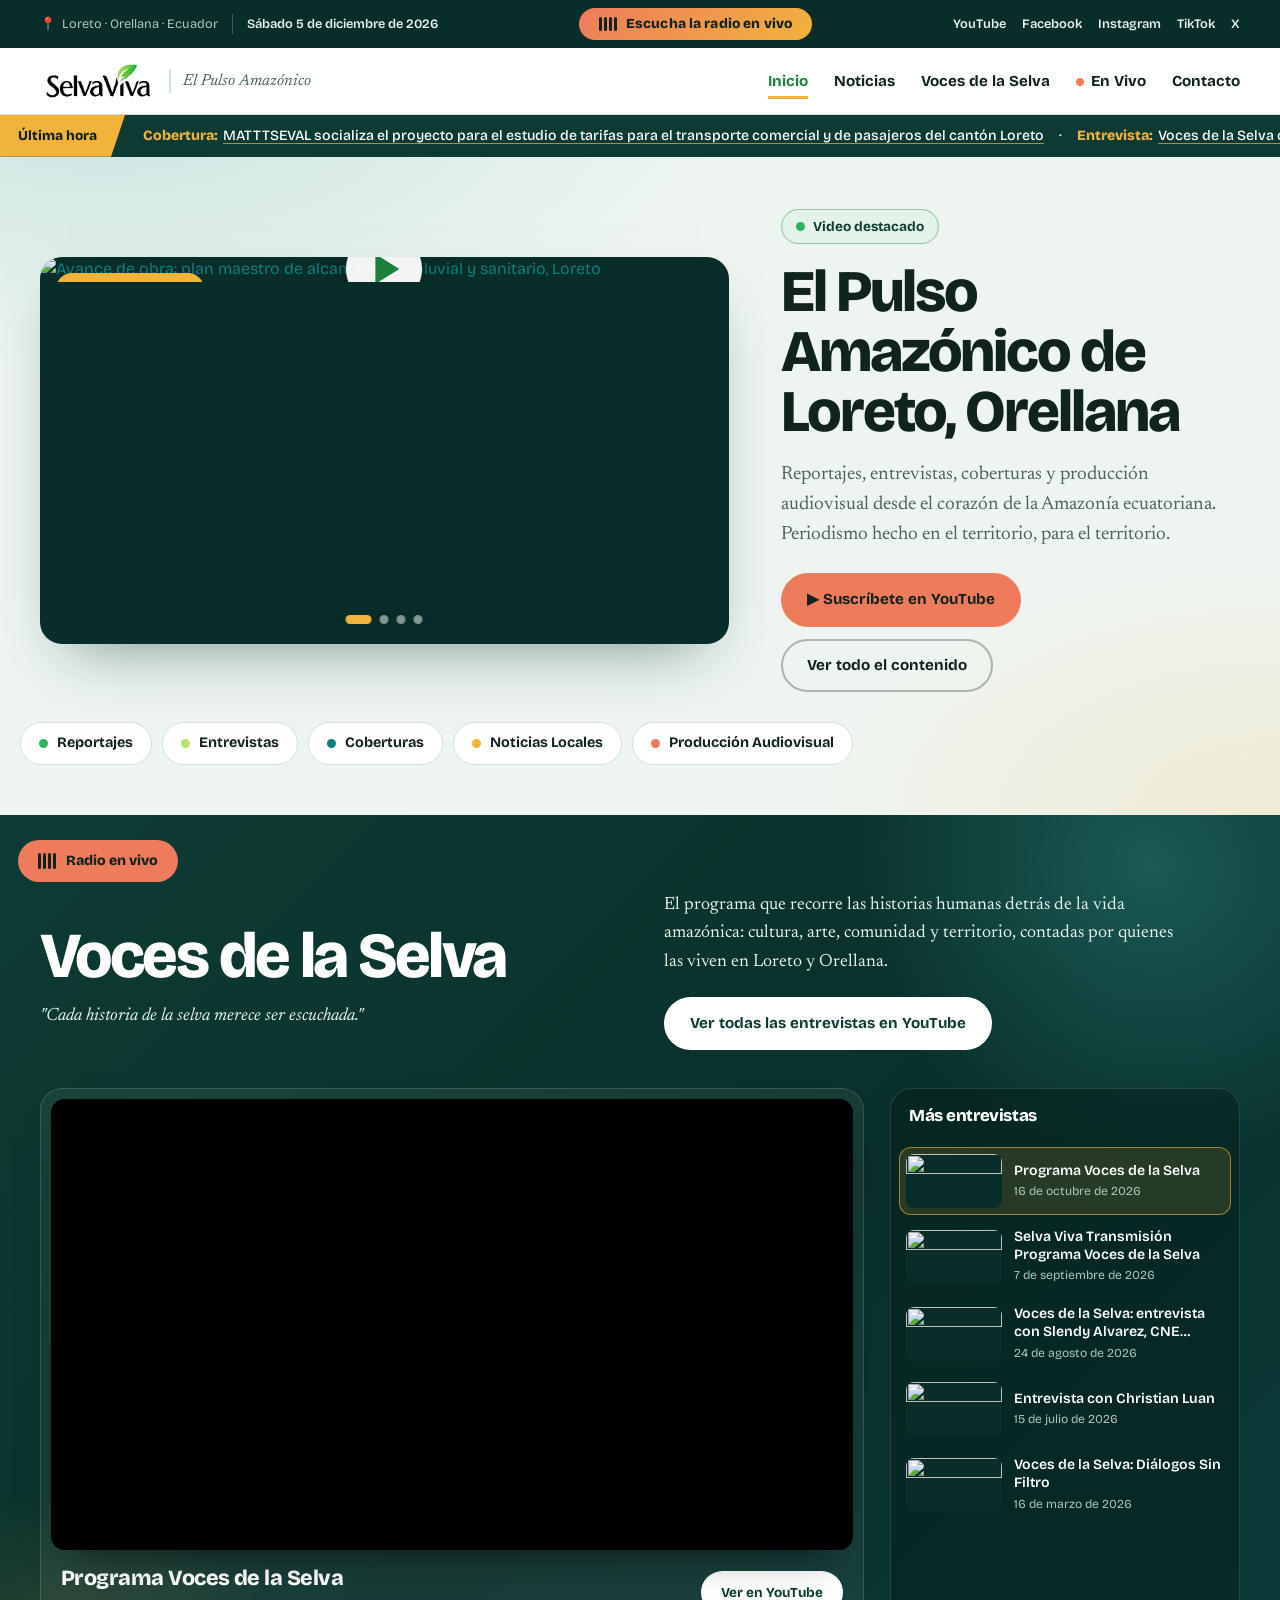
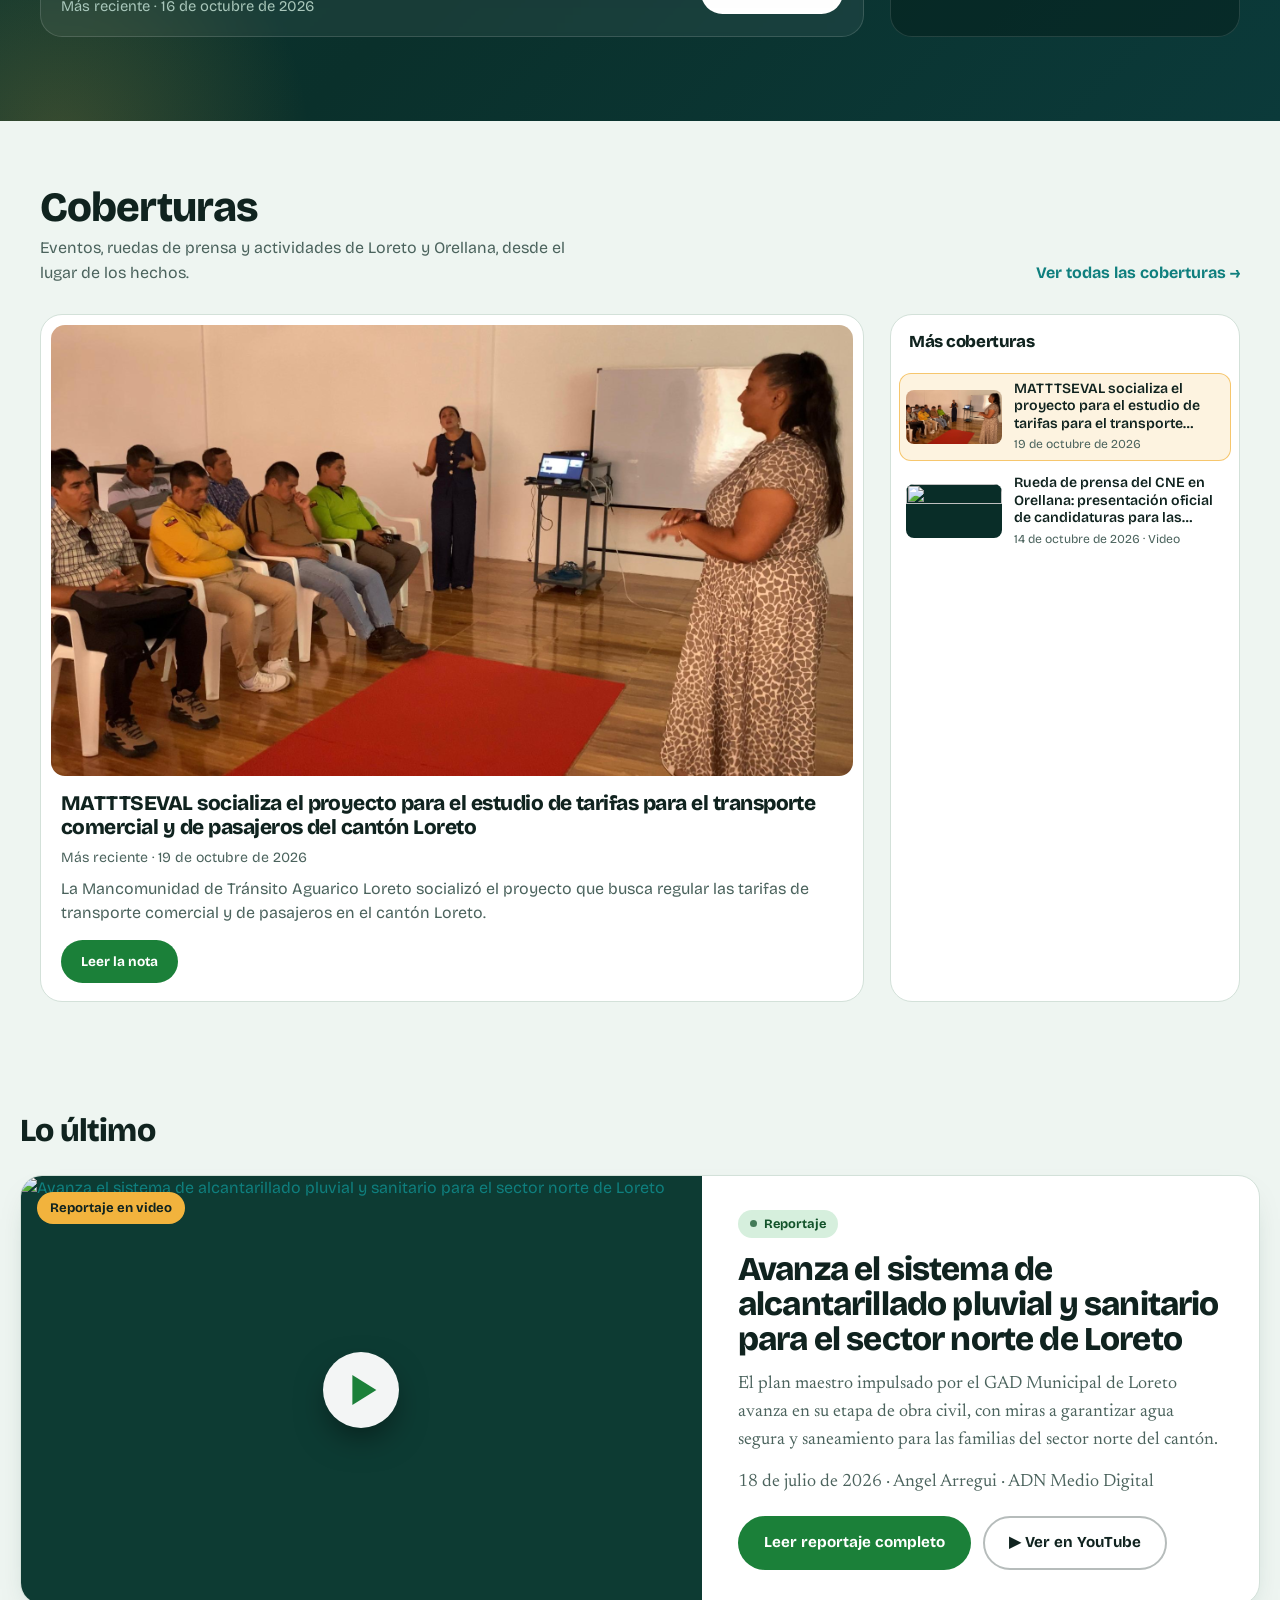
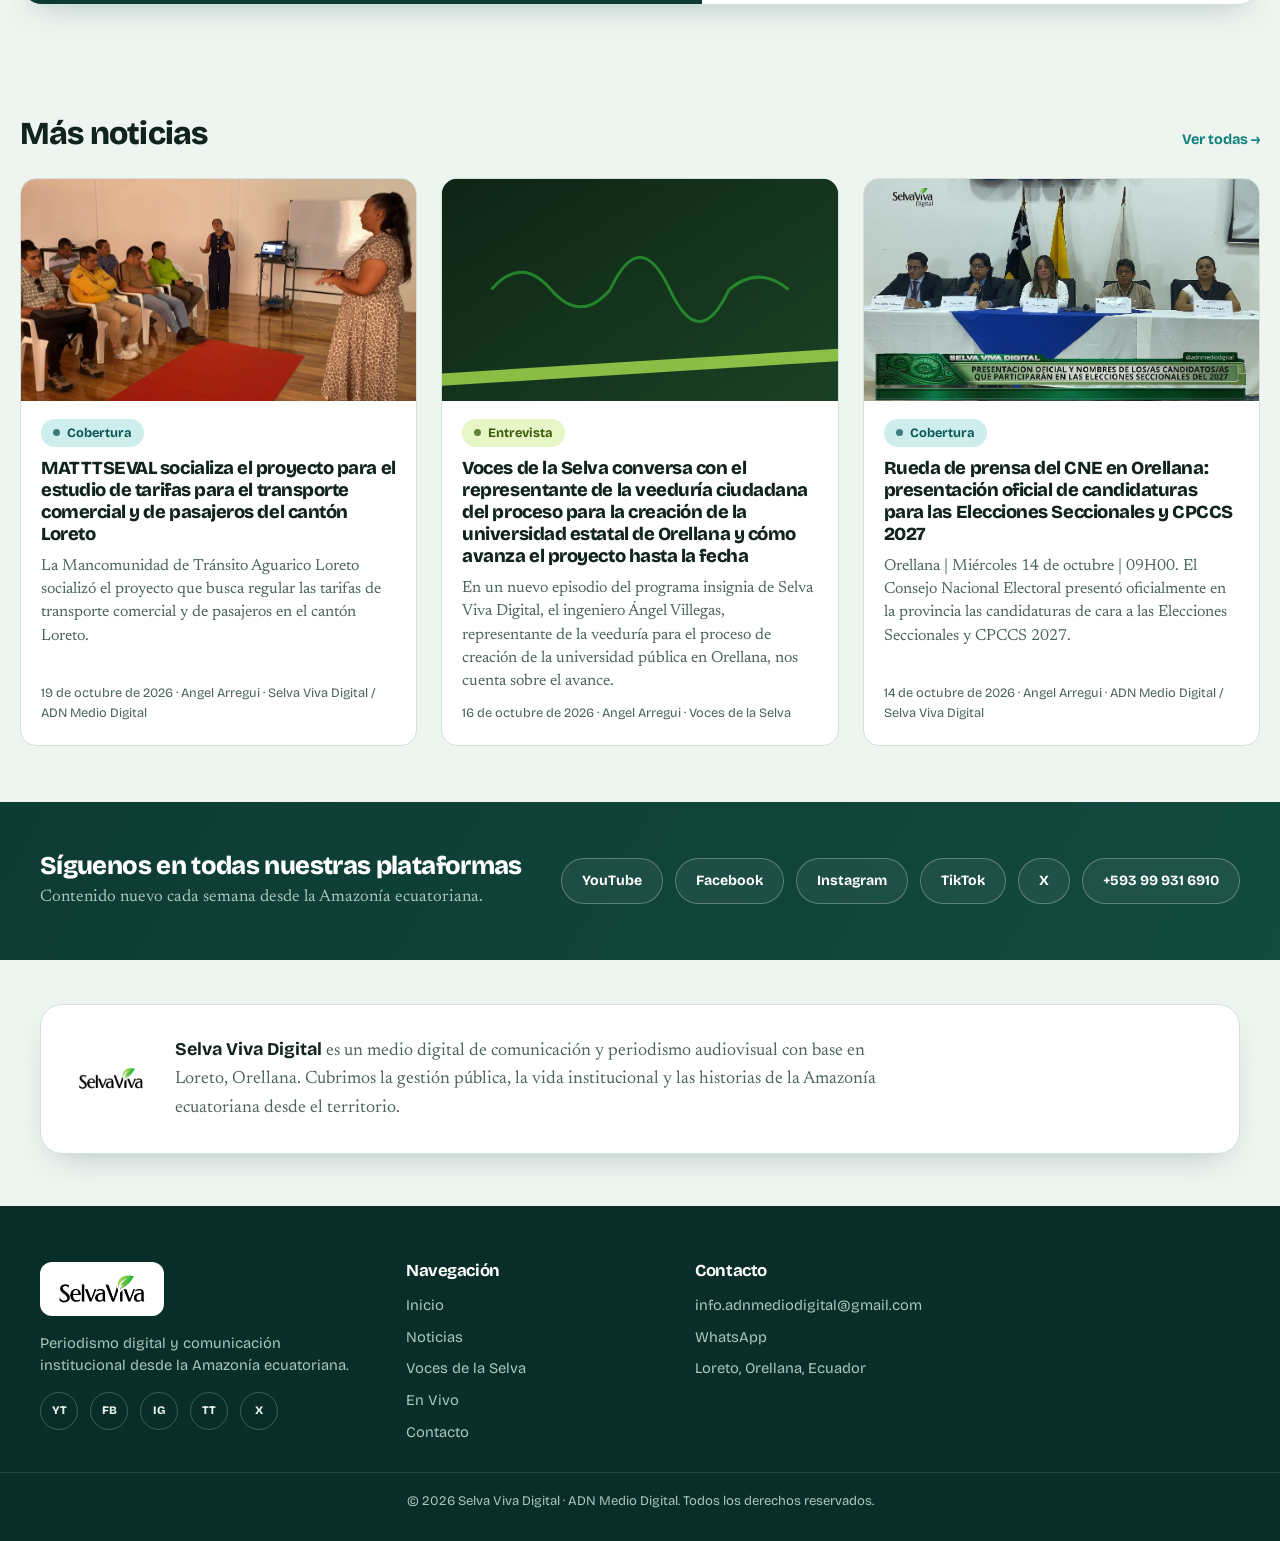
==== commit 4c047830: "Portada: sección Coberturas con pantalla principal y recuadro "Más coberturas" - Nueva sección en la" ====
--- a/index.html
+++ b/index.html
@@ -14,8 +14,8 @@
 <link rel="preconnect" href="https://fonts.googleapis.com">
 <link rel="preconnect" href="https://fonts.gstatic.com" crossorigin>
 <link href="https://fonts.googleapis.com/css2?family=Bricolage+Grotesque:opsz,wght@12..96,400;12..96,500;12..96,700;12..96,800&family=Newsreader:ital,opsz,wght@0,6..72,400;0,6..72,500;0,6..72,600;1,6..72,400;1,6..72,500&display=swap" rel="stylesheet">
-<link rel="stylesheet" href="assets/css/style.css?v=20261108b">
-<link rel="stylesheet" href="assets/css/responsive.css?v=20261108b">
+<link rel="stylesheet" href="assets/css/style.css?v=20261108c">
+<link rel="stylesheet" href="assets/css/responsive.css?v=20261108c">
 </head>
 <body class="oscuro">
 <a class="skip-link" href="#contenido">Saltar al contenido</a>
@@ -90,7 +90,7 @@
         </div>
       </div>
       <div class="hero-video__texto">
-        <span class="badge-vivo badge-vivo--quieto"><span class="badge-vivo__punto"></span> Video destacado</span>
+        <a class="badge-vivo badge-vivo--quieto badge-vivo--enlace" href="#coberturas"><span class="badge-vivo__punto"></span> Video destacado</a>
         <h1>El Pulso Amazónico de Loreto, Orellana</h1>
         <p>Reportajes, entrevistas, coberturas y producción audiovisual desde el corazón de la Amazonía ecuatoriana. Periodismo hecho en el territorio, para el territorio.</p>
         <div class="hero-video__acciones">
@@ -137,6 +137,37 @@
         <aside class="estudio__lista" aria-label="Más entrevistas de Voces de la Selva">
           <h3>Más entrevistas</h3>
           <div class="voces-lista" data-voces-lista></div>
+        </aside>
+      </div>
+    </div>
+  </section>
+
+  <section class="coberturas" id="coberturas" data-coberturas hidden>
+    <div class="contenedor">
+      <header class="coberturas__cabecera">
+        <div>
+          <h2>Coberturas</h2>
+          <p>Eventos, ruedas de prensa y actividades de Loreto y Orellana, desde el lugar de los hechos.</p>
+        </div>
+        <a class="ver-todas" href="noticias.html?formato=Cobertura">Ver todas las coberturas →</a>
+      </header>
+
+      <div class="cob-grid">
+        <div class="cob-pantalla">
+          <div data-cob-pantalla></div>
+          <div class="cob-ficha">
+            <h3 data-cob-titulo></h3>
+            <p class="cob-ficha__meta" data-cob-meta></p>
+            <p class="cob-ficha__resumen" data-cob-resumen></p>
+            <div class="cob-ficha__acciones">
+              <a class="btn btn-chico btn-primario" data-cob-nota href="noticias.html?formato=Cobertura">Leer la nota</a>
+              <a class="btn btn-chico btn-fantasma" data-cob-youtube href="https://www.youtube.com/@ADNMedioDigital" target="_blank" rel="noopener" hidden>▶ Ver en YouTube</a>
+            </div>
+          </div>
+        </div>
+        <aside class="cob-lista-caja" aria-label="Más coberturas">
+          <h3>Más coberturas</h3>
+          <div class="cob-lista" data-cob-lista></div>
         </aside>
       </div>
     </div>
@@ -197,10 +228,11 @@
   <div class="footer__legal">© <span data-anio></span> Selva Viva Digital · ADN Medio Digital. Todos los derechos reservados.</div>
 </footer>
 
-<script src="assets/js/social-links.js?v=20261108b"></script>
-<script src="assets/js/hero-carrusel.js?v=20261108b"></script>
-<script src="assets/js/noticias.js?v=20261108b"></script>
-<script src="assets/js/voces.js?v=20261108b"></script>
-<script src="assets/js/main.js?v=20261108b"></script>
+<script src="assets/js/social-links.js?v=20261108c"></script>
+<script src="assets/js/coberturas.js?v=20261108c"></script>
+<script src="assets/js/hero-carrusel.js?v=20261108c"></script>
+<script src="assets/js/noticias.js?v=20261108c"></script>
+<script src="assets/js/voces.js?v=20261108c"></script>
+<script src="assets/js/main.js?v=20261108c"></script>
 </body>
 </html>
--- a/assets/css/style.css
+++ b/assets/css/style.css
@@ -1095,3 +1095,68 @@
 .radio-bloque { padding: 8px 0 56px; }
 .radio-bloque__player { margin-top: 20px; max-width: 720px; border-radius: 14px; overflow: hidden; background: var(--selva); }
 .radio-bloque__player iframe { display: block; width: 100%; min-height: 200px; }
+
+/* =========================================================
+   Coberturas — pantalla principal + recuadro "Más coberturas"
+   ========================================================= */
+.badge-vivo--enlace { text-decoration: none; transition: background 0.2s, transform 0.2s; }
+.badge-vivo--enlace:hover { background: #d9efe2; text-decoration: none; transform: translateY(-1px); }
+
+.coberturas { padding: 64px 0 56px; }
+.coberturas[hidden] { display: none; }
+.coberturas__cabecera {
+  display: flex; align-items: flex-end; justify-content: space-between;
+  gap: 24px; margin-bottom: 28px; flex-wrap: wrap;
+}
+.coberturas__cabecera h2 { font-size: clamp(1.9rem, 3.4vw, 2.6rem); margin: 0 0 6px; }
+.coberturas__cabecera p { margin: 0; max-width: 560px; color: var(--tinta-suave); }
+.coberturas .ver-todas { font-weight: 700; color: var(--rio); white-space: nowrap; }
+
+.cob-grid {
+  display: grid; grid-template-columns: minmax(0, 1fr) 350px;
+  gap: 26px; align-items: stretch;
+}
+.cob-pantalla {
+  min-width: 0; background: var(--blanco); border: 1px solid var(--linea);
+  border-radius: var(--radio-grande); padding: 10px 10px 8px;
+}
+.cob-pantalla .video-wrapper, .cob-foto { border-radius: 14px; }
+.cob-foto { display: block; aspect-ratio: 16 / 9; overflow: hidden; background: var(--selva-800); }
+.cob-foto img { width: 100%; height: 100%; object-fit: cover; display: block; transition: transform 0.4s ease; }
+.cob-foto:hover img { transform: scale(1.03); }
+.cob-ficha { padding: 16px 10px 10px; }
+.cob-ficha h3 { font-size: 1.3rem; line-height: 1.18; margin: 0 0 6px; }
+.cob-ficha__meta { color: var(--tinta-suave); font-size: 0.88rem; margin: 0 0 8px; }
+.cob-ficha__resumen {
+  margin: 0 0 14px; color: var(--tinta-suave);
+  display: -webkit-box; -webkit-line-clamp: 3; -webkit-box-orient: vertical; overflow: hidden;
+}
+.cob-ficha__acciones { display: flex; gap: 10px; flex-wrap: wrap; }
+.cob-ficha__acciones [hidden] { display: none; }
+
+.cob-lista-caja {
+  position: relative; min-height: 0; background: var(--blanco);
+  border: 1px solid var(--linea); border-radius: var(--radio-grande);
+  padding: 18px 12px 12px;
+}
+.cob-lista-caja h3 { font-size: 1.05rem; margin: 0 6px 12px; }
+.cob-lista {
+  position: absolute; inset: 58px 8px 10px 8px;
+  display: flex; flex-direction: column; gap: 6px; overflow-y: auto;
+  scrollbar-width: thin;
+}
+.cob-item {
+  display: grid; grid-template-columns: 96px 1fr; gap: 12px; align-items: center;
+  width: 100%; padding: 6px; text-align: left; font: inherit; color: inherit;
+  cursor: pointer; background: transparent; border: 1px solid transparent;
+  border-radius: 12px; transition: background 0.2s ease, border-color 0.2s ease;
+}
+.cob-item img { width: 100%; aspect-ratio: 16 / 9; object-fit: cover; border-radius: 8px; background: var(--selva-800); }
+.cob-item__texto { display: flex; flex-direction: column; gap: 3px; min-width: 0; }
+.cob-item__titulo {
+  display: -webkit-box; -webkit-line-clamp: 3; -webkit-box-orient: vertical; overflow: hidden;
+  font-size: 0.88rem; font-weight: 600; line-height: 1.25; color: var(--tinta);
+}
+.cob-item__fecha { color: var(--tinta-suave); font-size: 0.76rem; }
+.cob-item:hover { background: var(--niebla); }
+.cob-item.activo { background: rgba(242, 179, 61, 0.16); border-color: rgba(242, 179, 61, 0.7); }
--- a/assets/css/responsive.css
+++ b/assets/css/responsive.css
@@ -85,3 +85,15 @@
   .ticker__marca { font-size: 0.75rem; padding: 10px 22px 10px 12px; }
   .ticker__texto { font-size: 0.82rem; }
 }
+
+/* ---- Coberturas ---- */
+@media (max-width: 1000px) {
+  .cob-grid { grid-template-columns: 1fr; }
+  .cob-lista { position: static; max-height: 380px; margin: 0 4px; }
+}
+@media (max-width: 900px) {
+  .coberturas { padding: 44px 0 40px; }
+  .cob-pantalla { padding: 8px 8px 6px; border-radius: 18px; }
+  .cob-ficha h3 { font-size: 1.12rem; }
+  .cob-item { grid-template-columns: 88px 1fr; }
+}
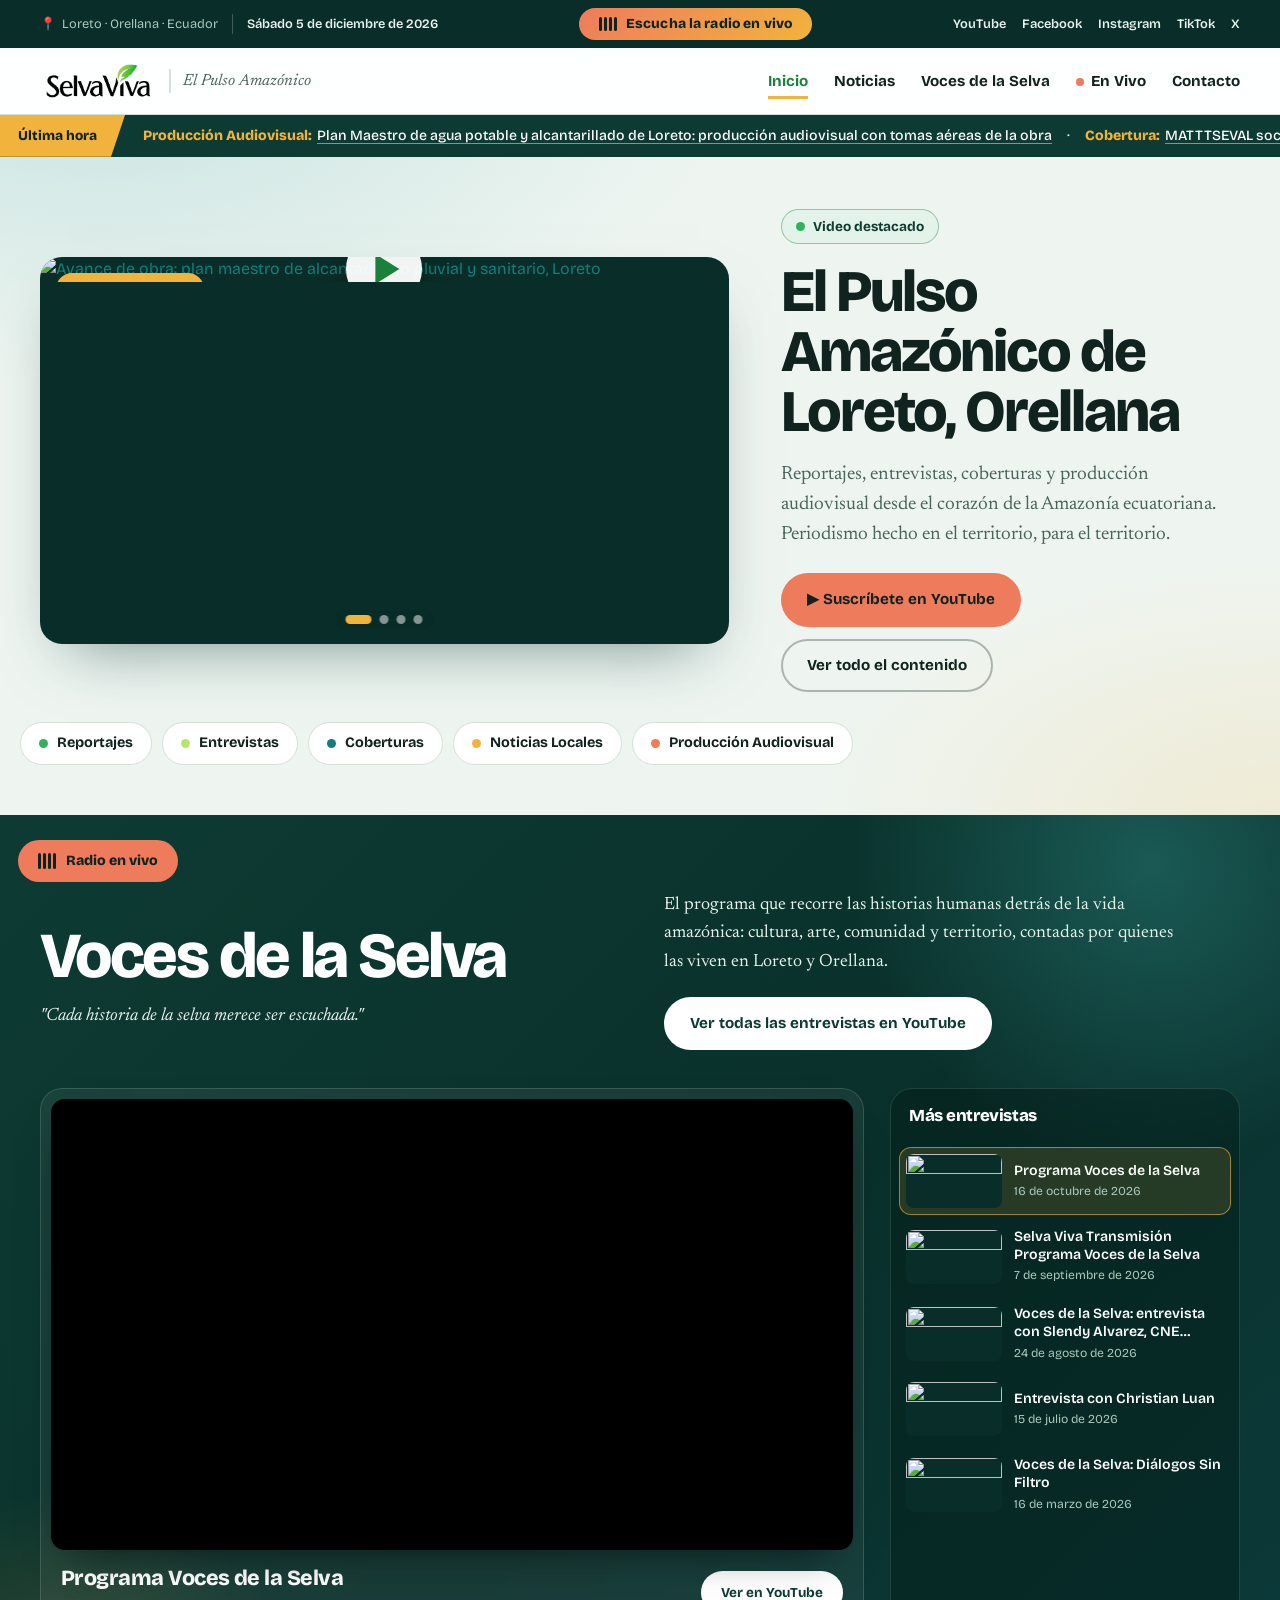
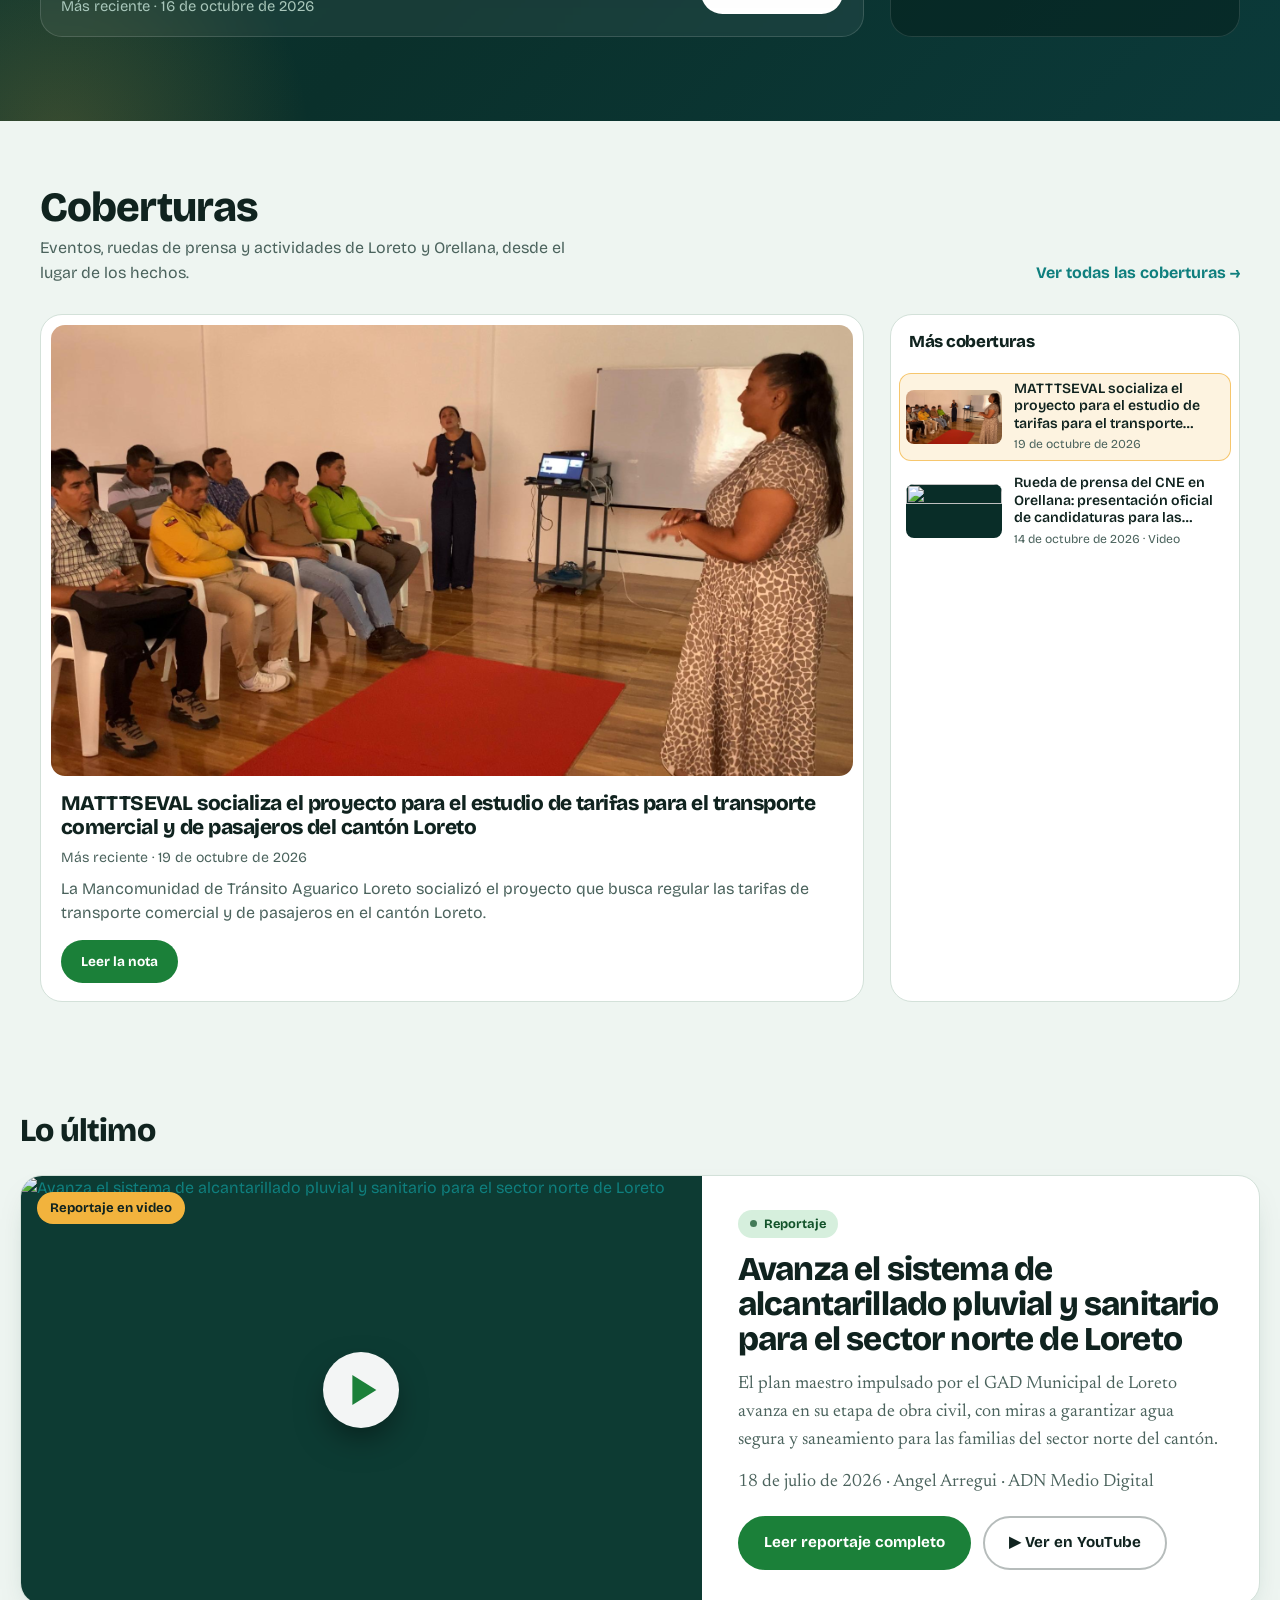
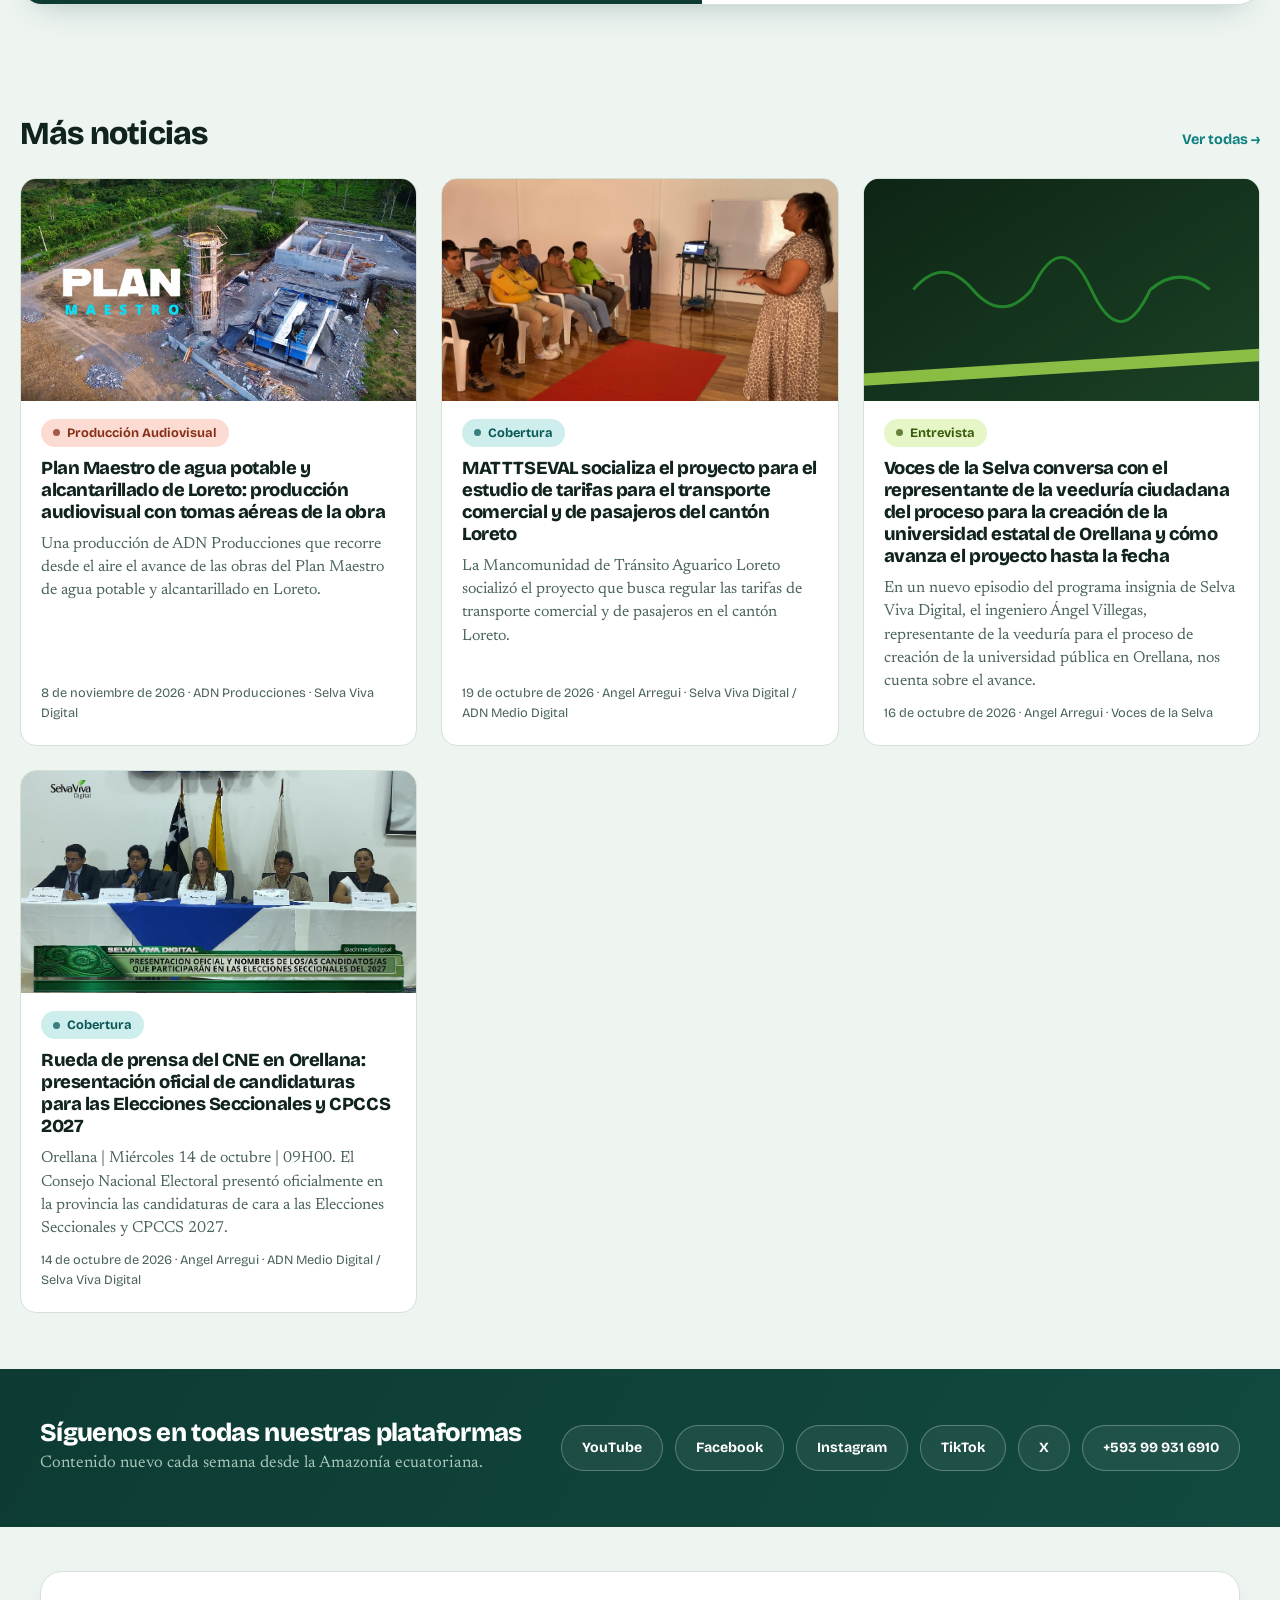
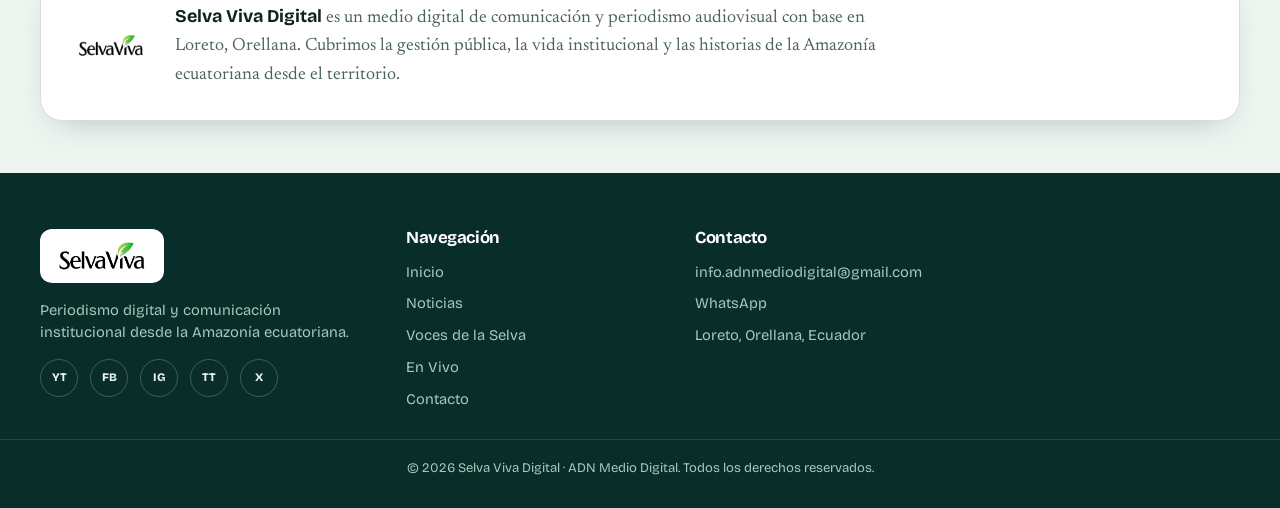
==== commit d321c5dd: "Producción Audiovisual: pieza del Plan Maestro con enlace directo a YouTube - Nueva tarjeta en "Prod" ====
--- a/index.html
+++ b/index.html
@@ -14,8 +14,8 @@
 <link rel="preconnect" href="https://fonts.googleapis.com">
 <link rel="preconnect" href="https://fonts.gstatic.com" crossorigin>
 <link href="https://fonts.googleapis.com/css2?family=Bricolage+Grotesque:opsz,wght@12..96,400;12..96,500;12..96,700;12..96,800&family=Newsreader:ital,opsz,wght@0,6..72,400;0,6..72,500;0,6..72,600;1,6..72,400;1,6..72,500&display=swap" rel="stylesheet">
-<link rel="stylesheet" href="assets/css/style.css?v=20261108c">
-<link rel="stylesheet" href="assets/css/responsive.css?v=20261108c">
+<link rel="stylesheet" href="assets/css/style.css?v=20261108d">
+<link rel="stylesheet" href="assets/css/responsive.css?v=20261108d">
 </head>
 <body class="oscuro">
 <a class="skip-link" href="#contenido">Saltar al contenido</a>
@@ -228,11 +228,11 @@
   <div class="footer__legal">© <span data-anio></span> Selva Viva Digital · ADN Medio Digital. Todos los derechos reservados.</div>
 </footer>
 
-<script src="assets/js/social-links.js?v=20261108c"></script>
-<script src="assets/js/coberturas.js?v=20261108c"></script>
-<script src="assets/js/hero-carrusel.js?v=20261108c"></script>
-<script src="assets/js/noticias.js?v=20261108c"></script>
-<script src="assets/js/voces.js?v=20261108c"></script>
-<script src="assets/js/main.js?v=20261108c"></script>
+<script src="assets/js/social-links.js?v=20261108d"></script>
+<script src="assets/js/coberturas.js?v=20261108d"></script>
+<script src="assets/js/hero-carrusel.js?v=20261108d"></script>
+<script src="assets/js/noticias.js?v=20261108d"></script>
+<script src="assets/js/voces.js?v=20261108d"></script>
+<script src="assets/js/main.js?v=20261108d"></script>
 </body>
 </html>
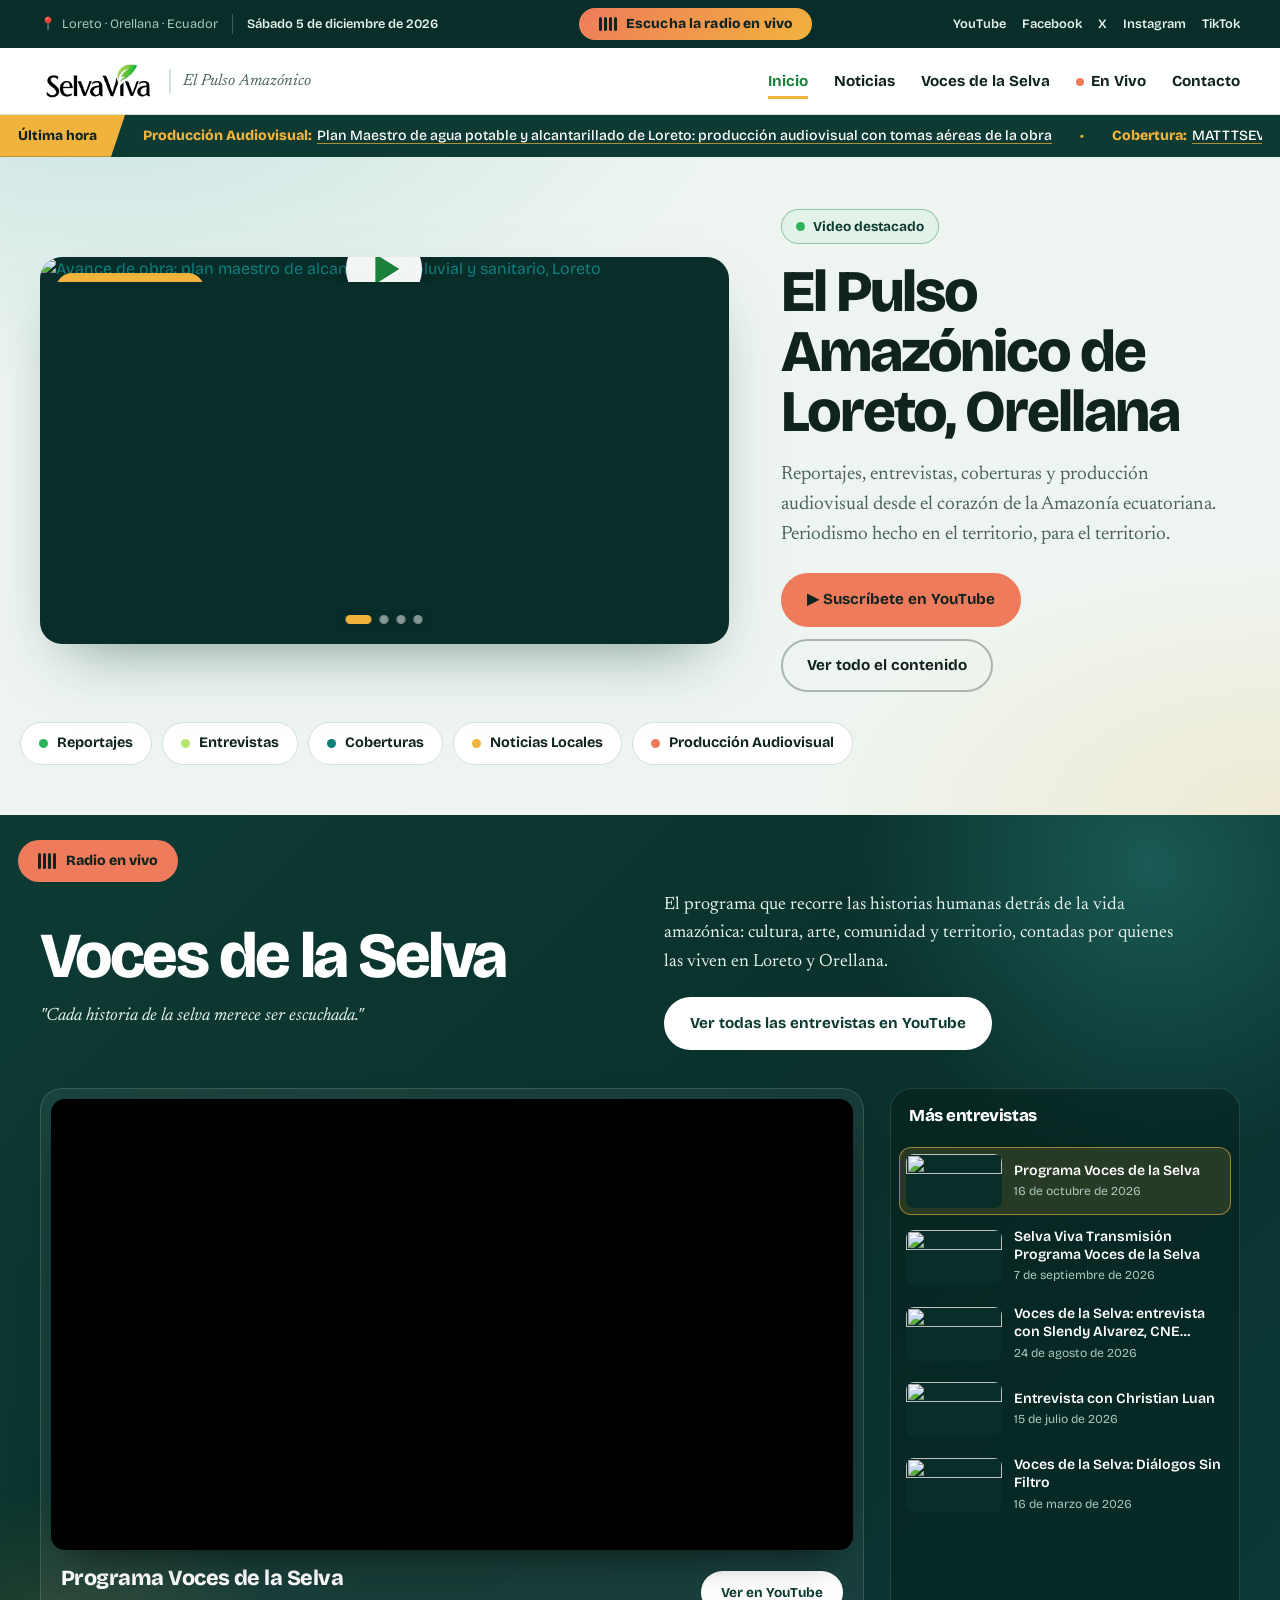
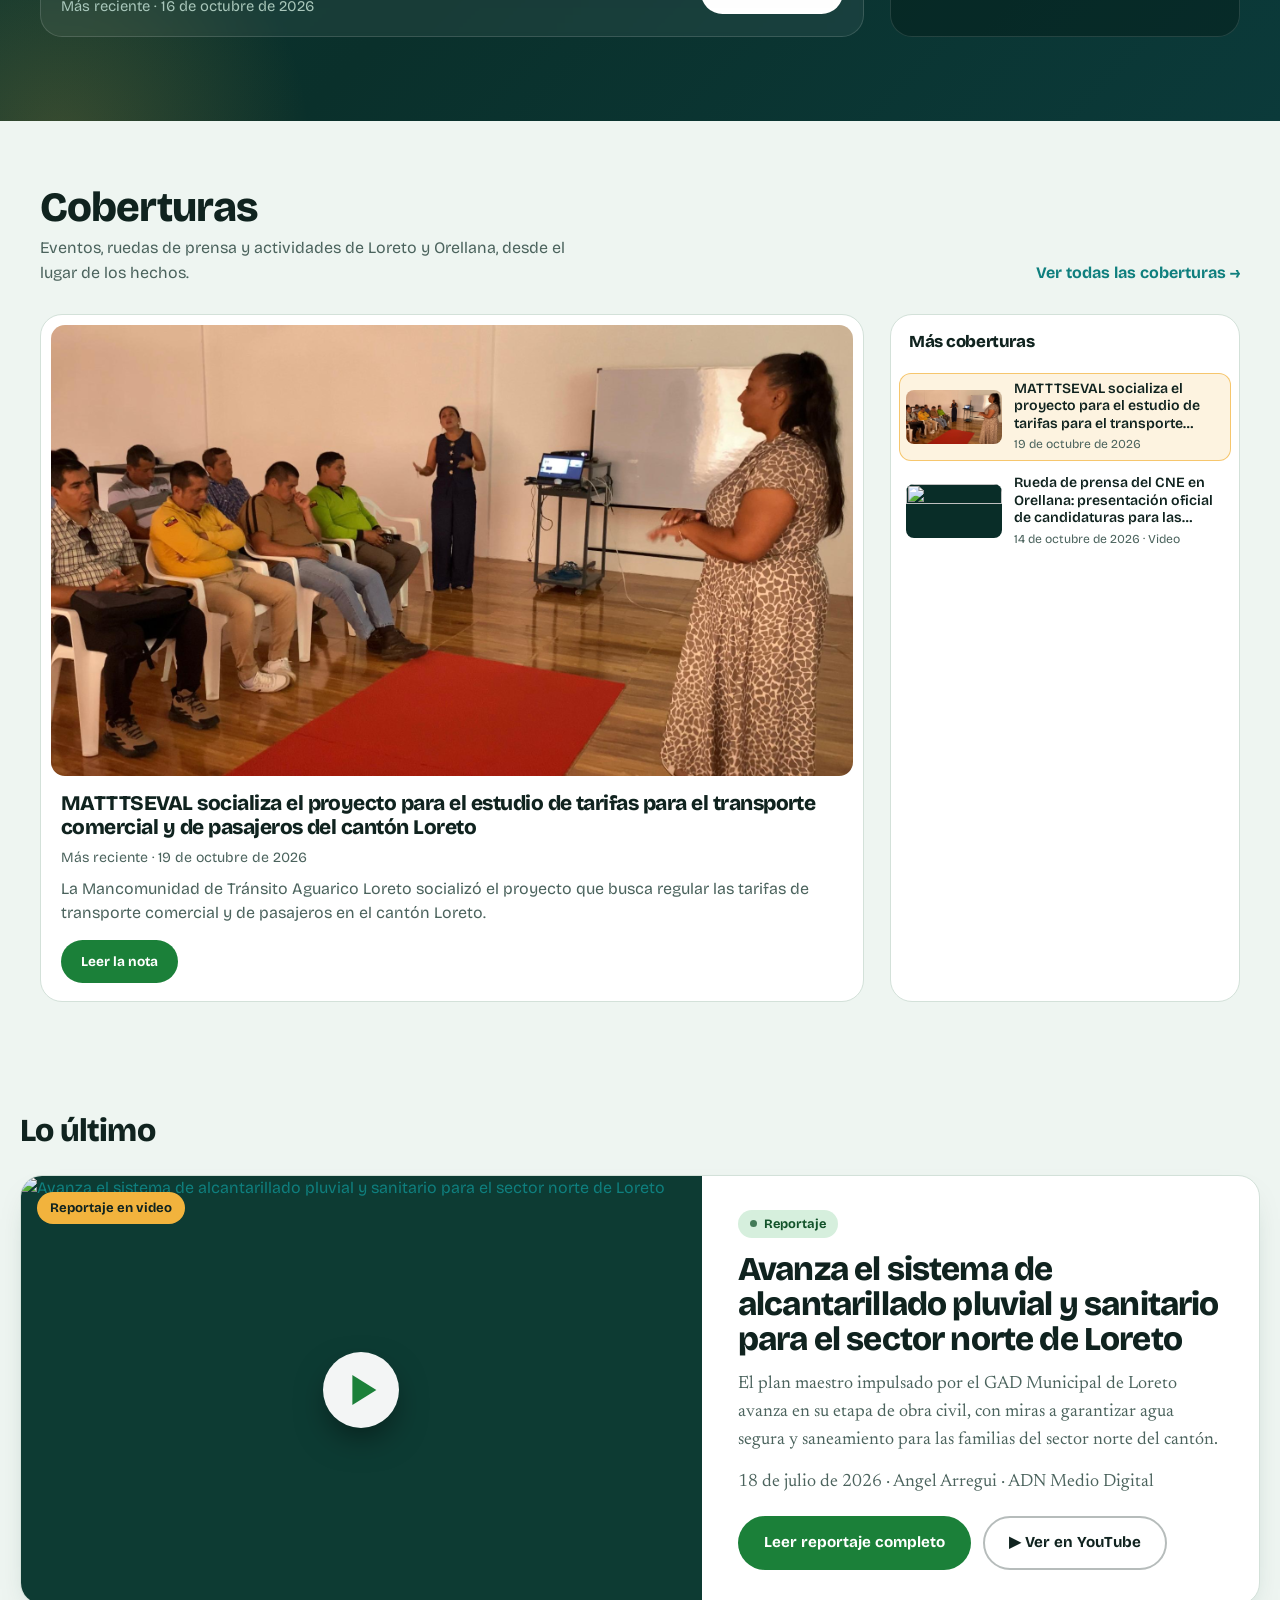
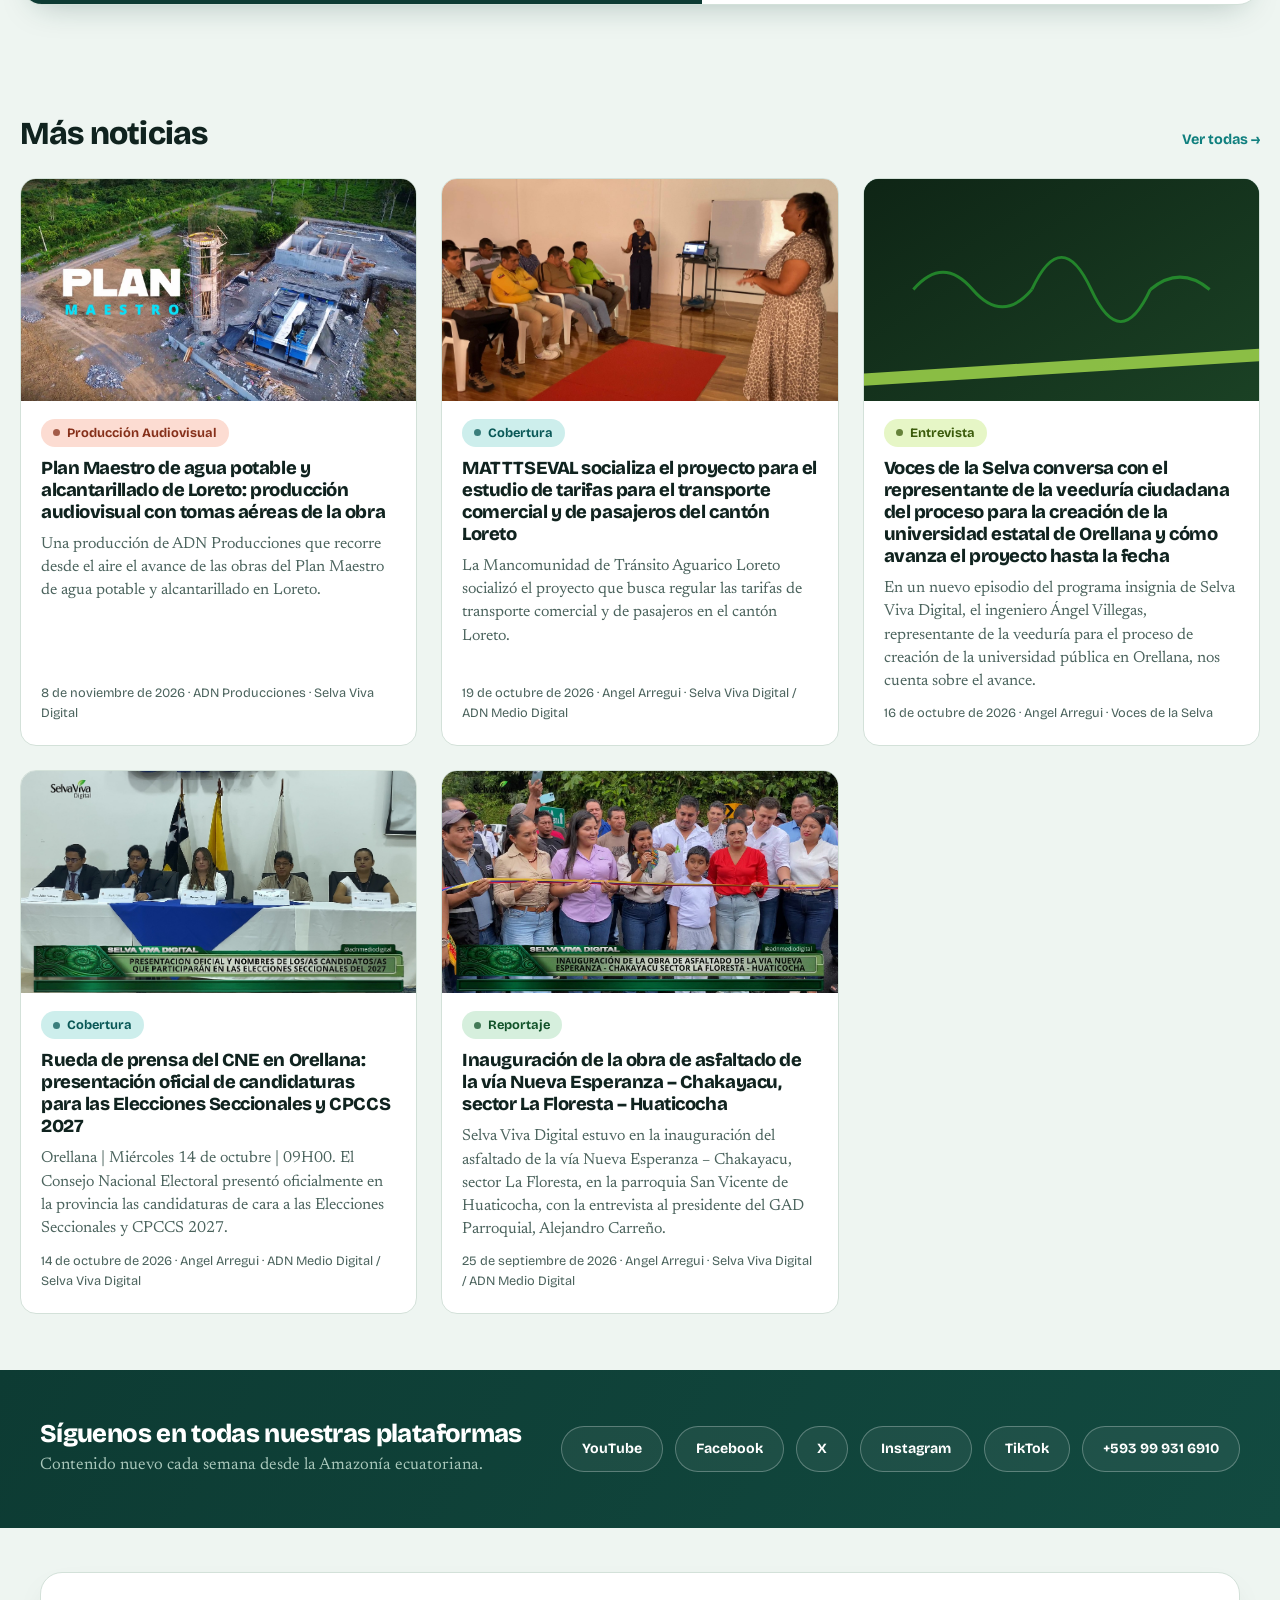
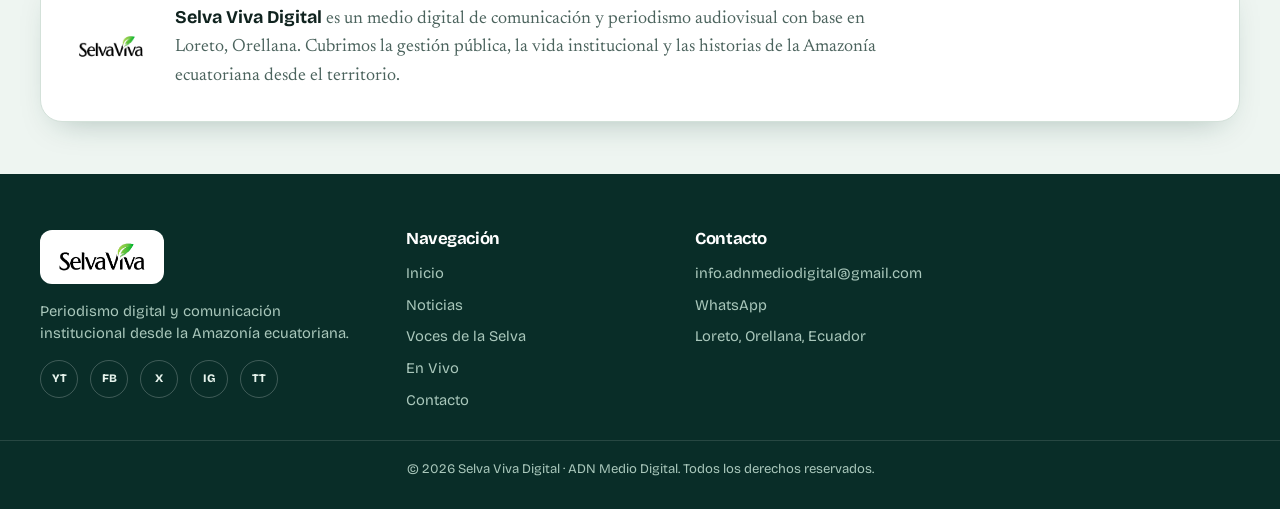
==== commit 99b41988: "Última hora en movimiento, Entrevistas completas, alerta EN VIVO, X entre FB e IG y nuevo reportaje " ====
--- a/index.html
+++ b/index.html
@@ -14,8 +14,8 @@
 <link rel="preconnect" href="https://fonts.googleapis.com">
 <link rel="preconnect" href="https://fonts.gstatic.com" crossorigin>
 <link href="https://fonts.googleapis.com/css2?family=Bricolage+Grotesque:opsz,wght@12..96,400;12..96,500;12..96,700;12..96,800&family=Newsreader:ital,opsz,wght@0,6..72,400;0,6..72,500;0,6..72,600;1,6..72,400;1,6..72,500&display=swap" rel="stylesheet">
-<link rel="stylesheet" href="assets/css/style.css?v=20261108d">
-<link rel="stylesheet" href="assets/css/responsive.css?v=20261108d">
+<link rel="stylesheet" href="assets/css/style.css?v=20261108e">
+<link rel="stylesheet" href="assets/css/responsive.css?v=20261108e">
 </head>
 <body class="oscuro">
 <a class="skip-link" href="#contenido">Saltar al contenido</a>
@@ -228,11 +228,12 @@
   <div class="footer__legal">© <span data-anio></span> Selva Viva Digital · ADN Medio Digital. Todos los derechos reservados.</div>
 </footer>
 
-<script src="assets/js/social-links.js?v=20261108d"></script>
-<script src="assets/js/coberturas.js?v=20261108d"></script>
-<script src="assets/js/hero-carrusel.js?v=20261108d"></script>
-<script src="assets/js/noticias.js?v=20261108d"></script>
-<script src="assets/js/voces.js?v=20261108d"></script>
-<script src="assets/js/main.js?v=20261108d"></script>
+<script src="assets/js/social-links.js?v=20261108e"></script>
+<script src="assets/js/coberturas.js?v=20261108e"></script>
+<script src="assets/js/hero-carrusel.js?v=20261108e"></script>
+<script src="assets/js/noticias.js?v=20261108e"></script>
+<script src="assets/js/voces.js?v=20261108e"></script>
+<script src="assets/js/main.js?v=20261108e"></script>
+<script src="assets/js/en-vivo-alerta.js?v=20261108e"></script>
 </body>
 </html>
--- a/assets/css/style.css
+++ b/assets/css/style.css
@@ -337,7 +337,7 @@
 }
 .ticker__texto a { color: #fff; text-decoration: underline; text-decoration-color: rgba(242, 179, 61, 0.7); text-underline-offset: 3px; }
 .ticker__texto a:hover { color: var(--lima); }
-.ticker__texto span { font-weight: 800; color: var(--mango); margin-right: 2px; }
+.ticker__tipo { font-weight: 800; color: var(--mango); margin-right: 2px; }
 
 /* =========================================================
    Héroe (portada y En Vivo)
@@ -1160,3 +1160,45 @@
 .cob-item__fecha { color: var(--tinta-suave); font-size: 0.76rem; }
 .cob-item:hover { background: var(--niebla); }
 .cob-item.activo { background: rgba(242, 179, 61, 0.16); border-color: rgba(242, 179, 61, 0.7); }
+
+/* ---- Ticker "Última hora": desplazamiento continuo y legible ---- */
+.ticker__texto { overflow: hidden; }
+.ticker__carril {
+  display: inline-flex;
+  white-space: nowrap;
+  animation: ticker-desplazar var(--ticker-duracion, 60s) linear infinite;
+  will-change: transform;
+}
+.ticker__grupo { display: inline-block; flex: none; }
+.ticker__item::after { content: "•"; margin: 0 28px; color: var(--mango); }
+.ticker:hover .ticker__carril,
+.ticker:focus-within .ticker__carril { animation-play-state: paused; }
+@keyframes ticker-desplazar { from { transform: translateX(0); } to { transform: translateX(-50%); } }
+@media (prefers-reduced-motion: reduce) {
+  .ticker__pista { overflow-x: auto; }
+  .ticker__carril { animation: none; }
+}
+
+/* ---- Alerta "EN VIVO AHORA" ---- */
+@keyframes envivo-brillo {
+  0%, 100% { box-shadow: 0 0 0 0 rgba(217, 45, 32, 0.7), 0 4px 14px rgba(217, 45, 32, 0.4); }
+  50% { box-shadow: 0 0 0 10px rgba(217, 45, 32, 0), 0 4px 18px rgba(217, 45, 32, 0.6); }
+}
+.envivo__punto { width: 10px; height: 10px; border-radius: 50%; background: #fff; animation: pulso 1s ease-in-out infinite; }
+.topbar__envivo, .envivo-flotante {
+  display: inline-flex; align-items: center; gap: 9px;
+  background: #d92d20; color: #fff; font-weight: 800; letter-spacing: 0.04em; line-height: 1;
+  border-radius: 999px; white-space: nowrap;
+  animation: envivo-brillo 1.6s ease-out infinite;
+  transition: transform 0.2s;
+}
+.topbar__envivo { font-size: 0.86rem; padding: 9px 18px; }
+.topbar__envivo:hover, .envivo-flotante:hover { background: #b42318; color: #fff; text-decoration: none; transform: scale(1.05); }
+.envivo-flotante { position: fixed; left: 18px; bottom: 76px; z-index: 91; font-size: 0.88rem; padding: 13px 20px; }
+.topbar__acciones { flex-wrap: wrap; justify-content: center; gap: 10px; }
+@media (max-width: 640px) {
+  .envivo-flotante { left: 12px; bottom: 70px; padding: 11px 15px; font-size: 0.78rem; }
+}
+@media (prefers-reduced-motion: reduce) {
+  .topbar__envivo, .envivo-flotante, .envivo__punto { animation: none; }
+}
--- a/assets/css/responsive.css
+++ b/assets/css/responsive.css
@@ -97,3 +97,12 @@
   .cob-ficha h3 { font-size: 1.12rem; }
   .cob-item { grid-template-columns: 88px 1fr; }
 }
+
+/* ---- Tagline "El Pulso Amazónico" visible también en celular ---- */
+@media (max-width: 899px) {
+  .nav__marca { gap: 10px; min-width: 0; }
+  .nav__marca .nav__tagline { display: inline-block; font-size: 0.86rem; padding-left: 10px; white-space: nowrap; }
+}
+@media (max-width: 360px) {
+  .nav__marca .nav__tagline { font-size: 0.74rem; padding-left: 8px; }
+}
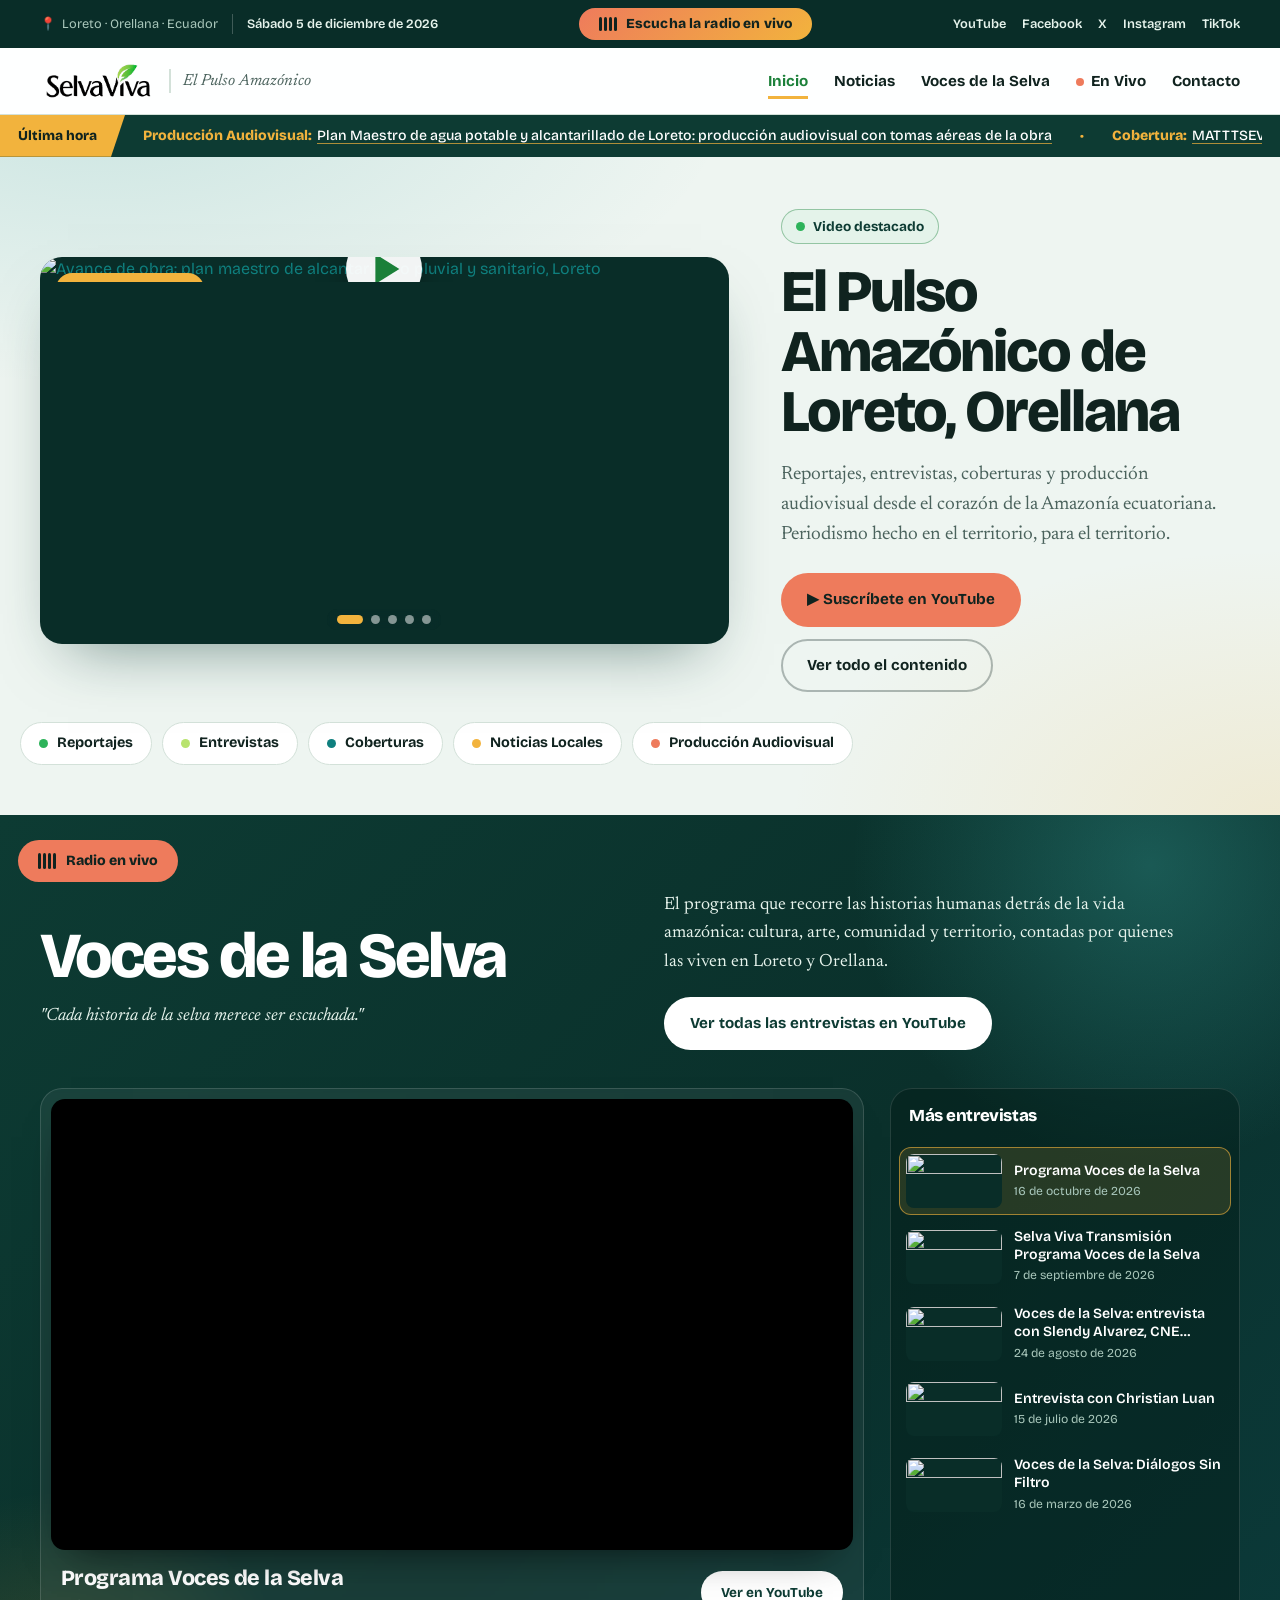
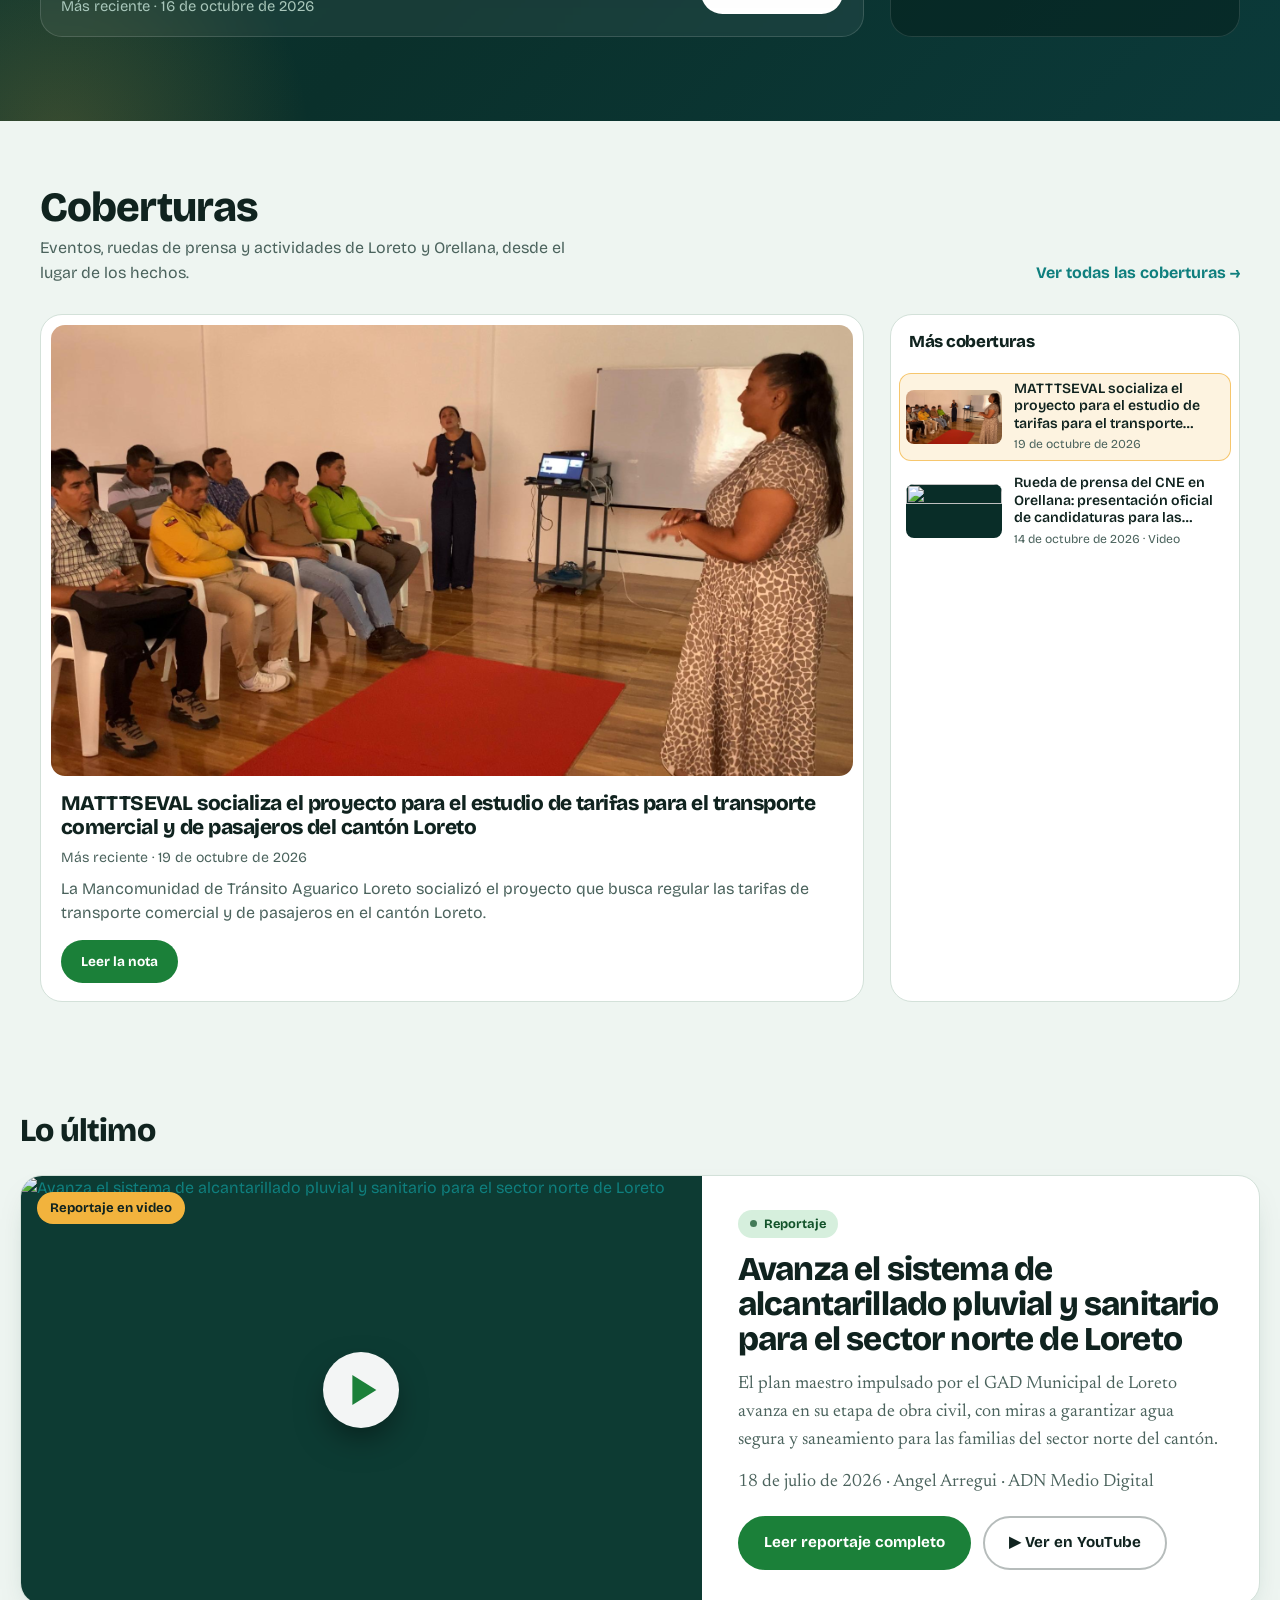
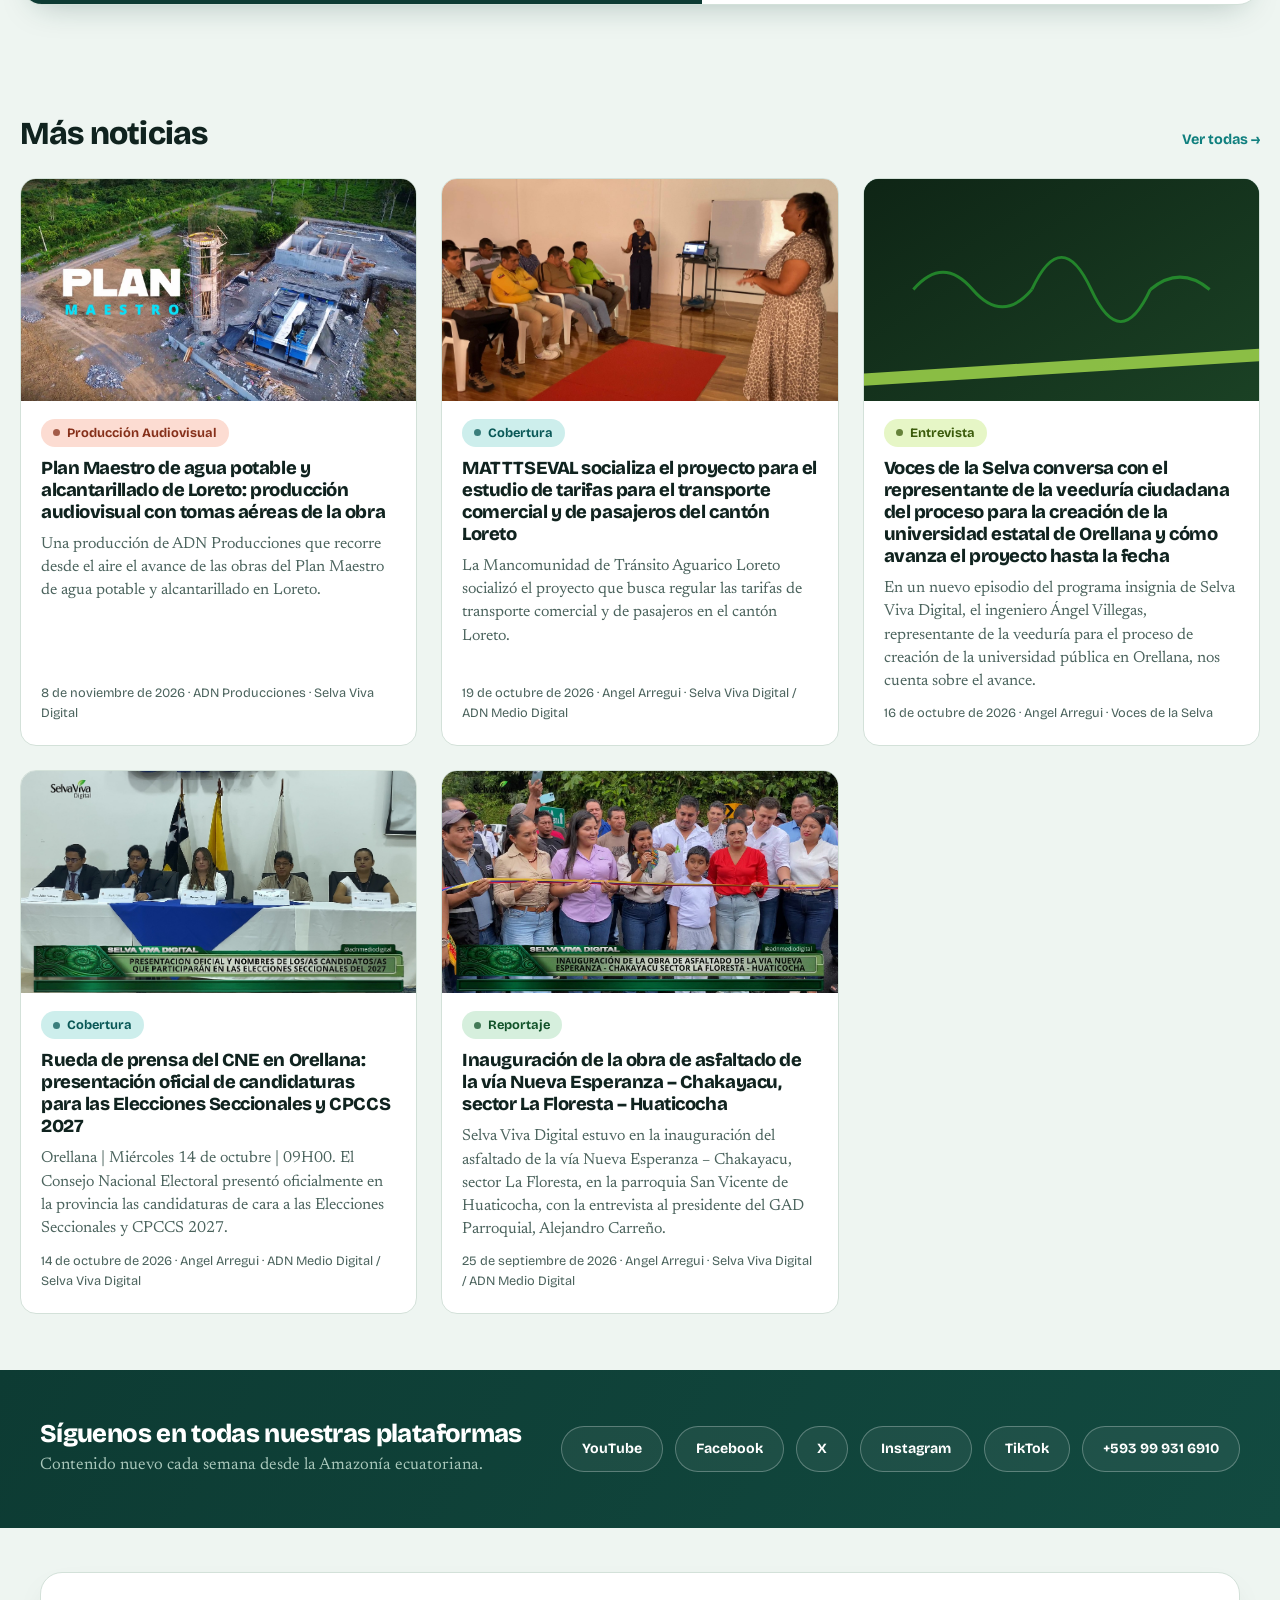
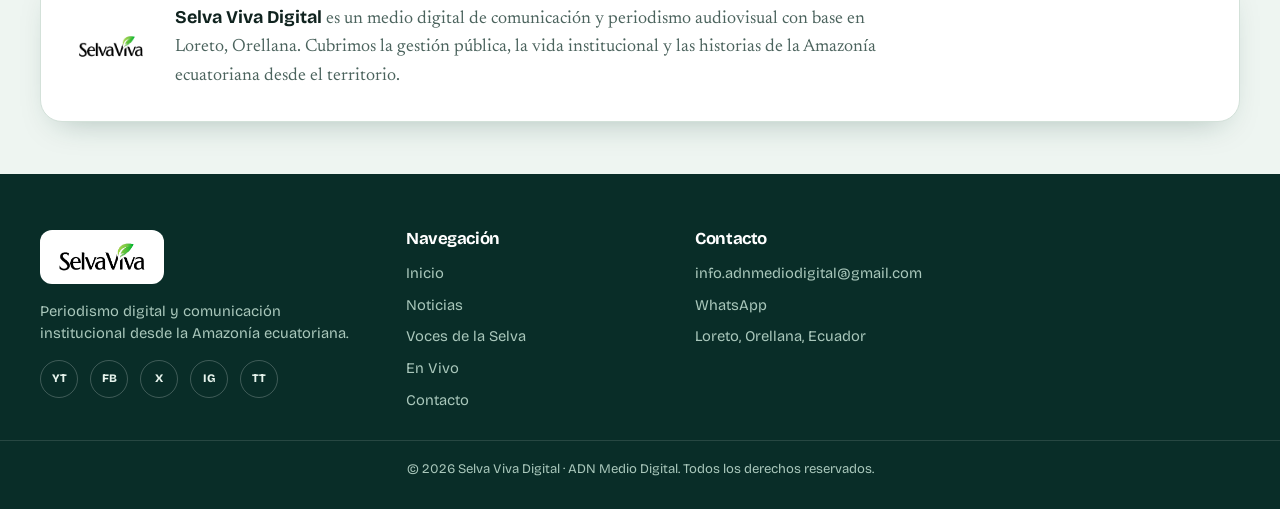
==== commit 77fa5c0d: "Carrusel: nueva diapositiva del GAD Municipal de Loreto (pago de planillas de agua) - Segunda diapos" ====
--- a/index.html
+++ b/index.html
@@ -8,14 +8,18 @@
 <meta property="og:type" content="website">
 <meta property="og:title" content="Selva Viva Digital · El Pulso Amazónico">
 <meta property="og:description" content="Noticias, reportajes y comunicación institucional desde Loreto, Orellana.">
-<meta property="og:image" content="assets/img/banner.png">
+<meta property="og:url" content="https://selva-viva-digital.netlify.app/">
+<meta property="og:image" content="https://selva-viva-digital.netlify.app/assets/img/og-selva-viva.jpg">
+<meta property="og:image:width" content="1200">
+<meta property="og:image:height" content="630">
 <meta name="twitter:card" content="summary_large_image">
+<meta name="twitter:image" content="https://selva-viva-digital.netlify.app/assets/img/og-selva-viva.jpg">
 <link rel="icon" href="assets/img/favicon.png" type="image/png">
 <link rel="preconnect" href="https://fonts.googleapis.com">
 <link rel="preconnect" href="https://fonts.gstatic.com" crossorigin>
 <link href="https://fonts.googleapis.com/css2?family=Bricolage+Grotesque:opsz,wght@12..96,400;12..96,500;12..96,700;12..96,800&family=Newsreader:ital,opsz,wght@0,6..72,400;0,6..72,500;0,6..72,600;1,6..72,400;1,6..72,500&display=swap" rel="stylesheet">
-<link rel="stylesheet" href="assets/css/style.css?v=20261108e">
-<link rel="stylesheet" href="assets/css/responsive.css?v=20261108e">
+<link rel="stylesheet" href="assets/css/style.css?v=20261118a">
+<link rel="stylesheet" href="assets/css/responsive.css?v=20261118a">
 </head>
 <body class="oscuro">
 <a class="skip-link" href="#contenido">Saltar al contenido</a>
@@ -71,6 +75,11 @@
               <span class="destacada__chip">Reportaje en video</span>
             </a>
           </div>
+          <div class="hero-carrusel__slide" data-tipo="imagen" style="--img:url('/assets/img/gadml/pago-planillas-agua.jpg')">
+            <a href="https://www.facebook.com/share/p/18oZ44gWaU/" target="_blank" rel="noopener">
+              <img src="assets/img/gadml/pago-planillas-agua.jpg" alt="GAD Municipal de Loreto: paga a tiempo tus planillas del servicio de agua en la Ventanilla de Recaudación del GADML">
+            </a>
+          </div>
           <div class="hero-carrusel__slide" data-tipo="imagen" style="--img:url('/assets/img/cne/autoridades-a-elegir.jpg')">
             <a href="https://www.cne.gob.ec" target="_blank" rel="noopener">
               <img src="assets/img/cne/autoridades-a-elegir.jpg" alt="CNE: autoridades a elegir en las elecciones seccionales y CPCCS 2027">
@@ -228,12 +237,12 @@
   <div class="footer__legal">© <span data-anio></span> Selva Viva Digital · ADN Medio Digital. Todos los derechos reservados.</div>
 </footer>
 
-<script src="assets/js/social-links.js?v=20261108e"></script>
-<script src="assets/js/coberturas.js?v=20261108e"></script>
-<script src="assets/js/hero-carrusel.js?v=20261108e"></script>
-<script src="assets/js/noticias.js?v=20261108e"></script>
-<script src="assets/js/voces.js?v=20261108e"></script>
-<script src="assets/js/main.js?v=20261108e"></script>
-<script src="assets/js/en-vivo-alerta.js?v=20261108e"></script>
+<script src="assets/js/social-links.js?v=20261118a"></script>
+<script src="assets/js/coberturas.js?v=20261118a"></script>
+<script src="assets/js/hero-carrusel.js?v=20261118a"></script>
+<script src="assets/js/noticias.js?v=20261118a"></script>
+<script src="assets/js/voces.js?v=20261118a"></script>
+<script src="assets/js/main.js?v=20261118a"></script>
+<script src="assets/js/en-vivo-alerta.js?v=20261118a"></script>
 </body>
 </html>
--- a/assets/css/style.css
+++ b/assets/css/style.css
@@ -1202,3 +1202,28 @@
 @media (prefers-reduced-motion: reduce) {
   .topbar__envivo, .envivo-flotante, .envivo__punto { animation: none; }
 }
+
+/* ---- Franja destacada del inicio: PRÓXIMA TRANSMISIÓN / EN VIVO AHORA ---- */
+.envivo-franja { background: var(--selva-800); border-bottom: 1px solid rgba(255, 255, 255, 0.08); color: var(--sobre-selva); }
+.envivo-franja[data-modo="vivo"] { background: linear-gradient(90deg, #b42318, #d92d20); color: #fff; }
+.envivo-franja__in { display: flex; align-items: center; gap: 16px; padding-top: 12px; padding-bottom: 12px; flex-wrap: wrap; }
+.envivo-franja__etiqueta {
+  display: inline-flex; align-items: center; gap: 8px; flex: none;
+  background: #fff; color: #b42318; font-weight: 800; font-size: 0.82rem; letter-spacing: 0.05em;
+  padding: 8px 14px; border-radius: 999px; line-height: 1;
+}
+.envivo-franja__etiqueta .envivo__punto { background: #d92d20; }
+.envivo-franja__etiqueta--proxima { background: var(--mango); color: var(--tinta); }
+.envivo-franja__texto { margin: 0; flex: 1 1 260px; min-width: 0; line-height: 1.3; font-size: 0.98rem; }
+.envivo-franja__texto strong { font-weight: 800; }
+.envivo-franja__texto span { opacity: 0.85; }
+.envivo-franja__cuenta { display: inline-flex; align-items: baseline; gap: 8px; flex: none; }
+.envivo-franja__cuenta small { font-size: 0.78rem; opacity: 0.8; }
+.envivo-franja__cuenta b { font-size: 1.25rem; font-variant-numeric: tabular-nums; color: var(--mango); letter-spacing: 0.02em; }
+.envivo-franja__btn { flex: none; }
+.envivo-franja[data-modo="vivo"] .envivo-franja__btn { background: #fff; color: #b42318; }
+@media (max-width: 640px) {
+  .envivo-franja__in { gap: 10px; }
+  .envivo-franja__texto { font-size: 0.9rem; flex-basis: 100%; order: 3; }
+  .envivo-franja__btn { order: 4; width: 100%; text-align: center; justify-content: center; }
+}
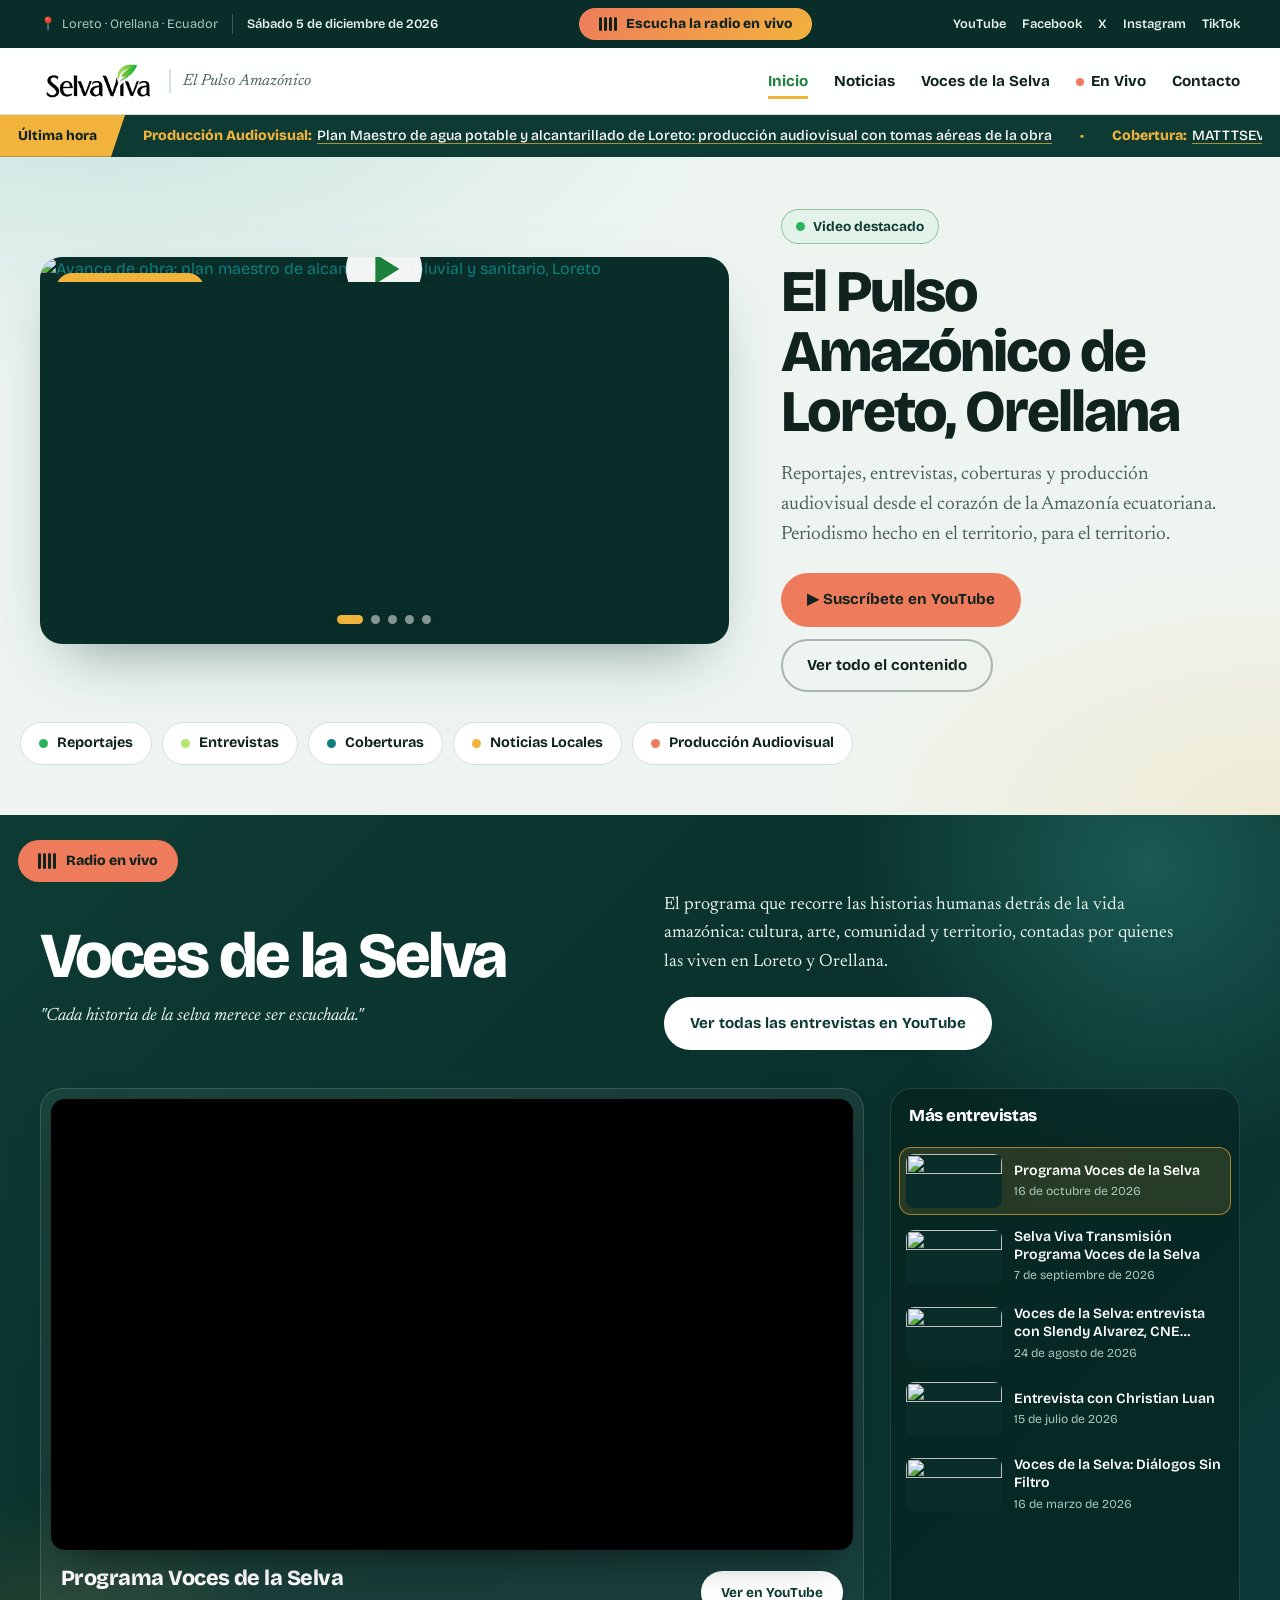
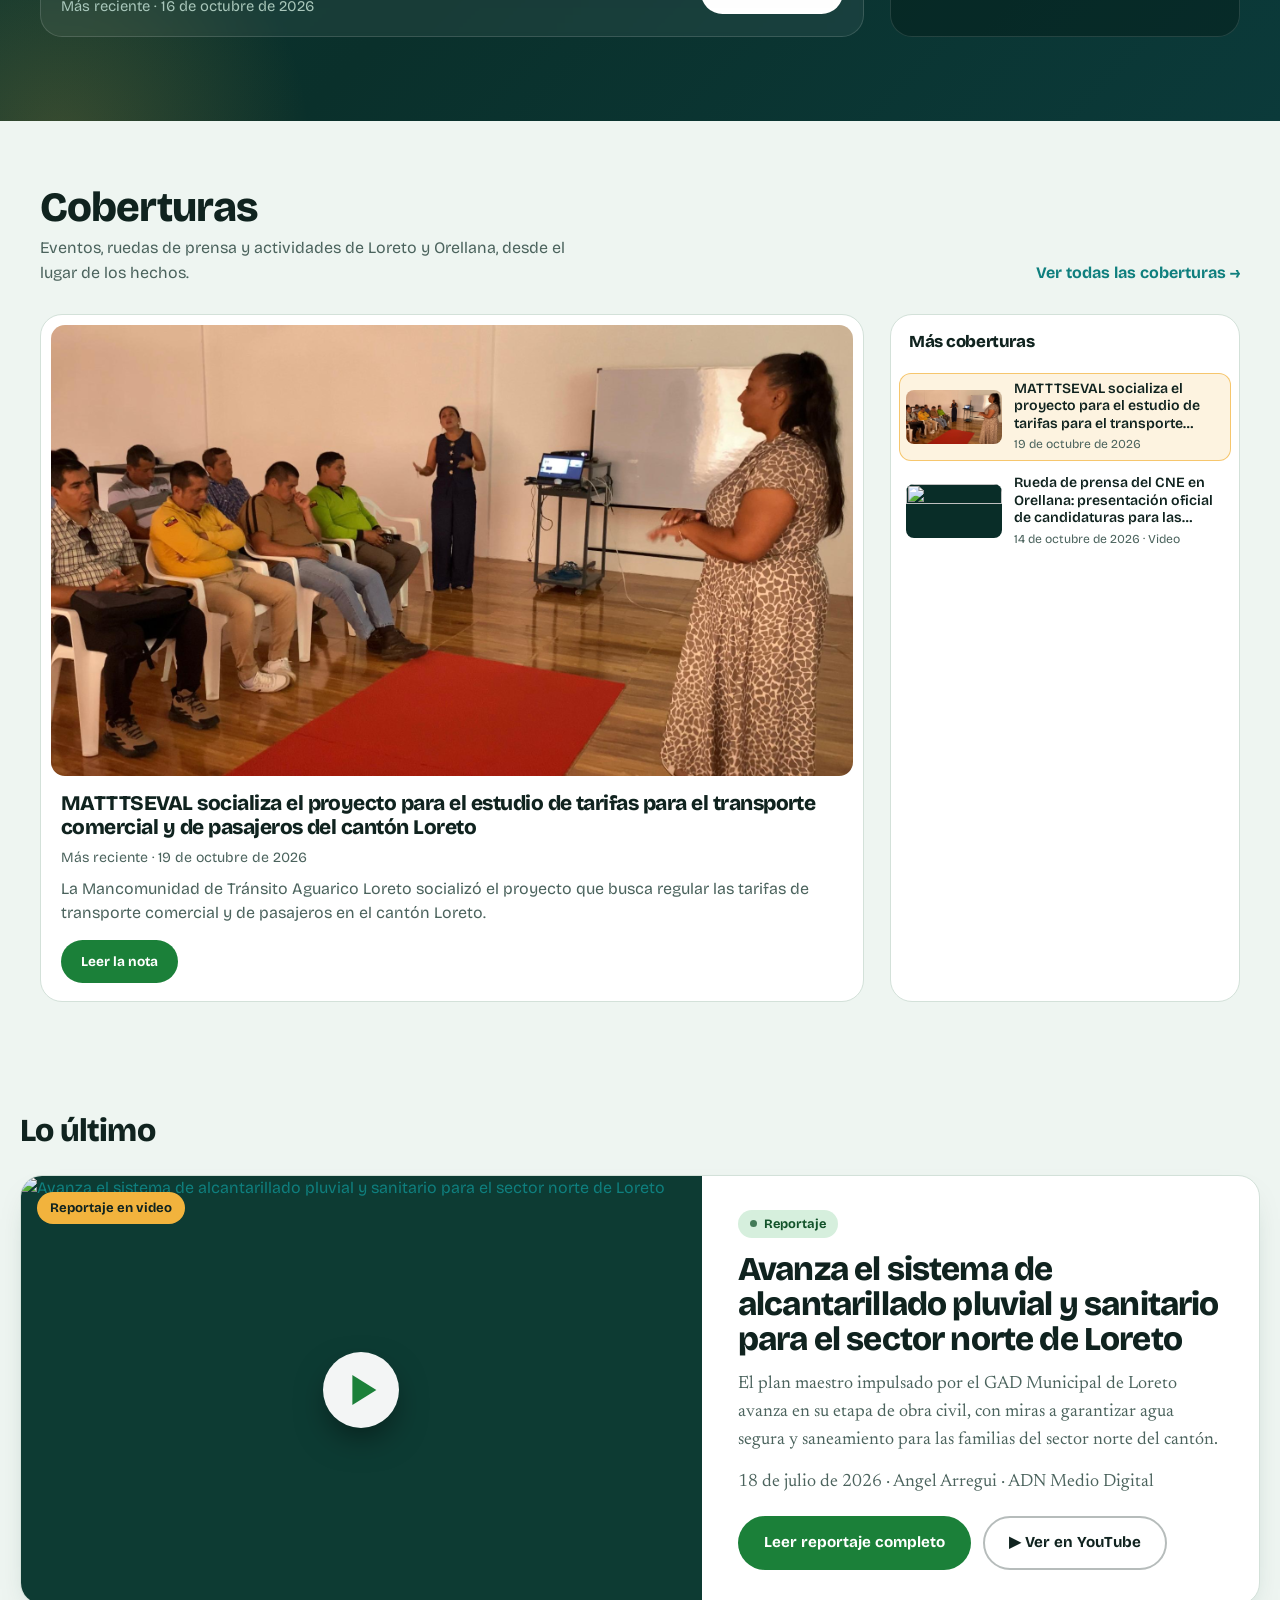
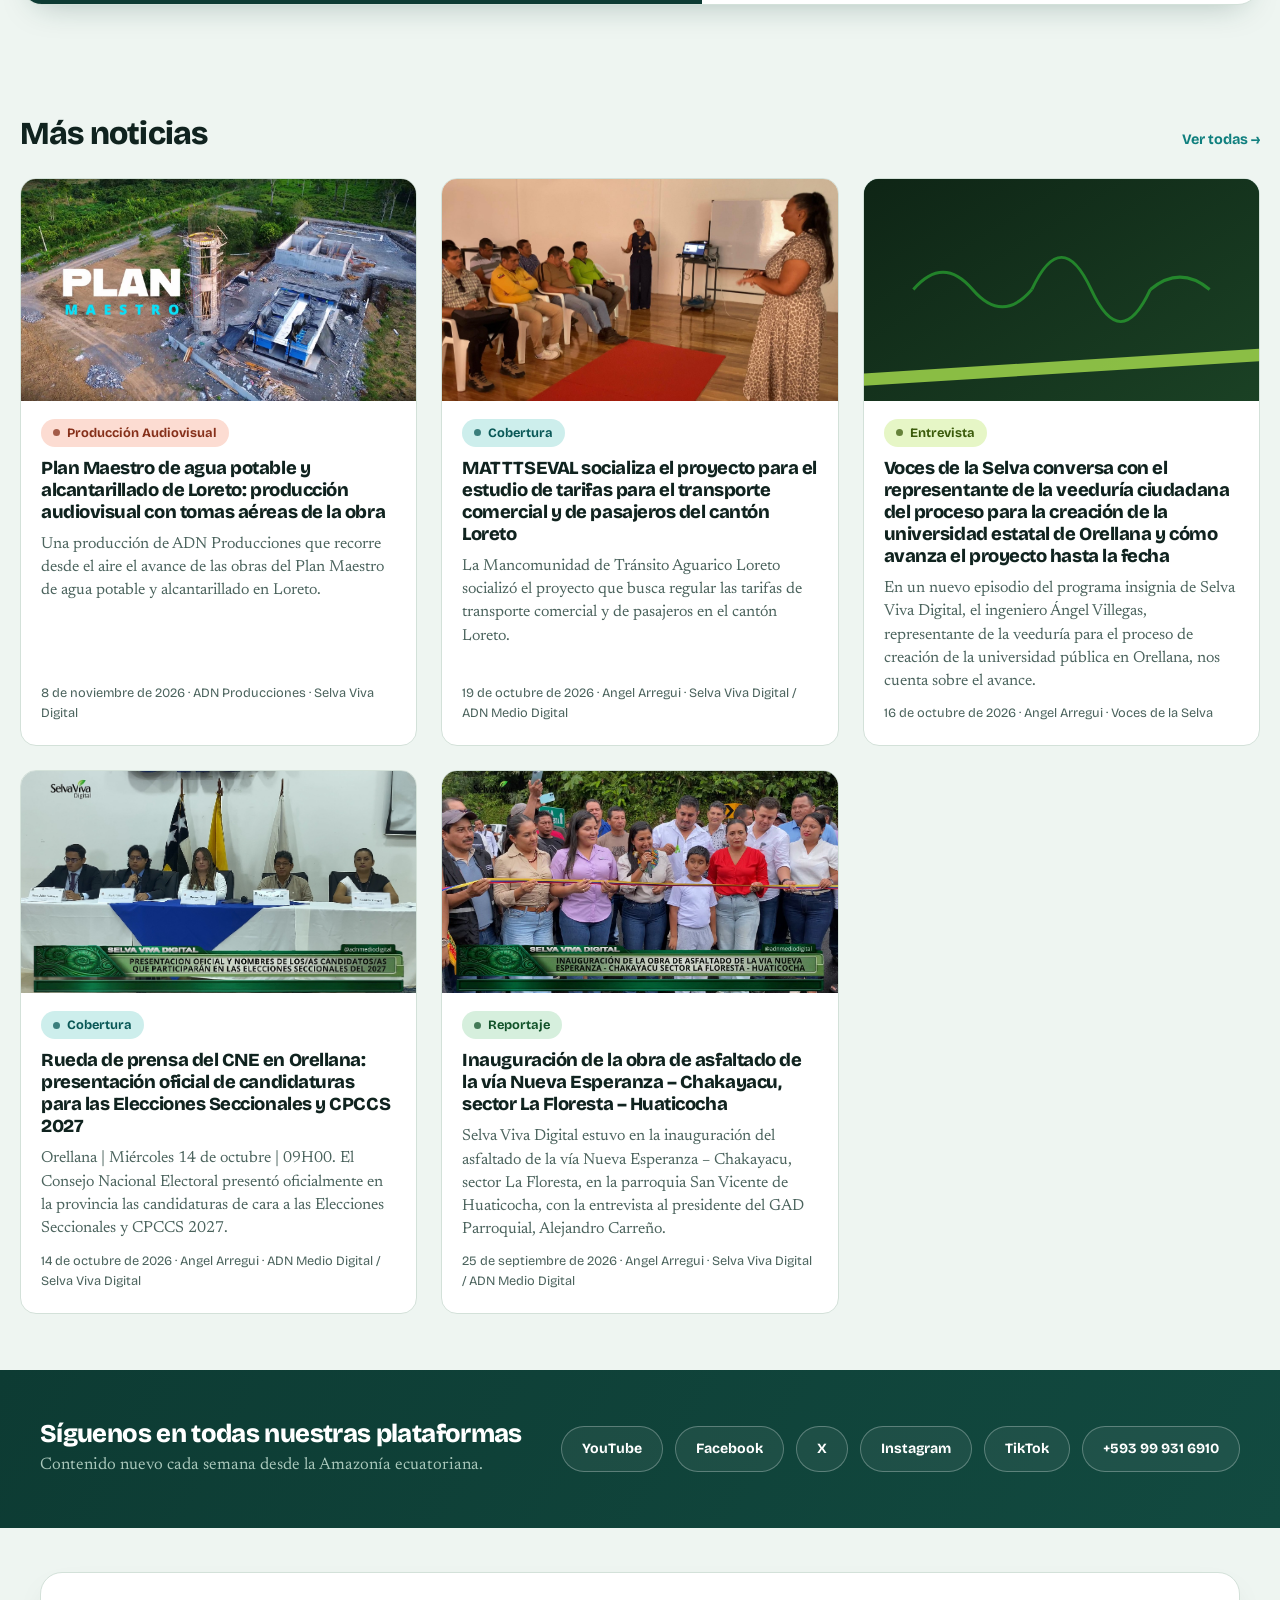
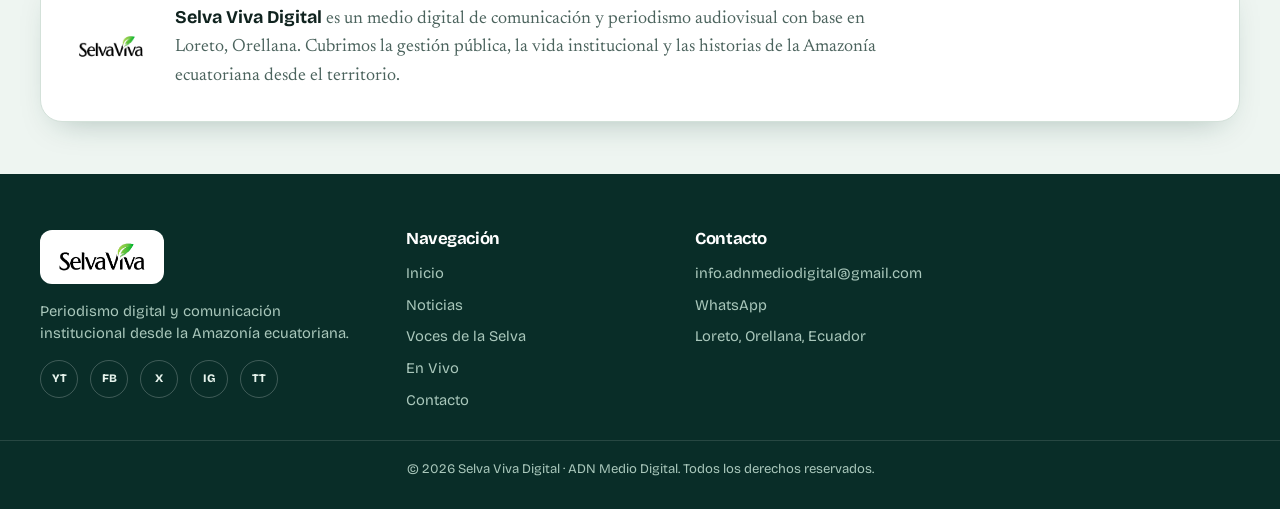
==== commit 7e5f2881: "Contador de visitas con GoatCounter (sin consumir créditos de Netlify) - count.js de GoatCounter (cu" ====
--- a/index.html
+++ b/index.html
@@ -18,8 +18,8 @@
 <link rel="preconnect" href="https://fonts.googleapis.com">
 <link rel="preconnect" href="https://fonts.gstatic.com" crossorigin>
 <link href="https://fonts.googleapis.com/css2?family=Bricolage+Grotesque:opsz,wght@12..96,400;12..96,500;12..96,700;12..96,800&family=Newsreader:ital,opsz,wght@0,6..72,400;0,6..72,500;0,6..72,600;1,6..72,400;1,6..72,500&display=swap" rel="stylesheet">
-<link rel="stylesheet" href="assets/css/style.css?v=20261118a">
-<link rel="stylesheet" href="assets/css/responsive.css?v=20261118a">
+<link rel="stylesheet" href="assets/css/style.css?v=20261118b">
+<link rel="stylesheet" href="assets/css/responsive.css?v=20261118b">
 </head>
 <body class="oscuro">
 <a class="skip-link" href="#contenido">Saltar al contenido</a>
@@ -234,15 +234,17 @@
       <ul class="footer__contacto-lista"><!-- Rellenado por social-links.js --></ul>
     </div>
   </div>
-  <div class="footer__legal">© <span data-anio></span> Selva Viva Digital · ADN Medio Digital. Todos los derechos reservados.</div>
+  <div class="footer__legal">© <span data-anio></span> Selva Viva Digital · ADN Medio Digital. Todos los derechos reservados. <span class="footer__visitas" data-visitas hidden></span></div>
 </footer>
 
-<script src="assets/js/social-links.js?v=20261118a"></script>
-<script src="assets/js/coberturas.js?v=20261118a"></script>
-<script src="assets/js/hero-carrusel.js?v=20261118a"></script>
-<script src="assets/js/noticias.js?v=20261118a"></script>
-<script src="assets/js/voces.js?v=20261118a"></script>
-<script src="assets/js/main.js?v=20261118a"></script>
-<script src="assets/js/en-vivo-alerta.js?v=20261118a"></script>
+<script src="assets/js/social-links.js?v=20261118b"></script>
+<script src="assets/js/coberturas.js?v=20261118b"></script>
+<script src="assets/js/hero-carrusel.js?v=20261118b"></script>
+<script src="assets/js/noticias.js?v=20261118b"></script>
+<script src="assets/js/voces.js?v=20261118b"></script>
+<script src="assets/js/main.js?v=20261118b"></script>
+<script src="assets/js/contador.js?v=20261118b"></script>
+<script src="assets/js/en-vivo-alerta.js?v=20261118b"></script>
+<script data-goatcounter="https://selvaviva.goatcounter.com/count" async src="https://gc.zgo.at/count.js"></script>
 </body>
 </html>
--- a/assets/css/style.css
+++ b/assets/css/style.css
@@ -1227,3 +1227,11 @@
   .envivo-franja__texto { font-size: 0.9rem; flex-basis: 100%; order: 3; }
   .envivo-franja__btn { order: 4; width: 100%; text-align: center; justify-content: center; }
 }
+
+/* ---- Contador de visitas (pie de página) ---- */
+.footer__visitas { display: inline-block; margin-left: 14px; padding-left: 14px; border-left: 1px solid rgba(255, 255, 255, 0.18); white-space: nowrap; }
+.footer__visitas[hidden] { display: none; }
+.footer__visitas img { vertical-align: middle; }
+@media (max-width: 640px) {
+  .footer__visitas { display: block; margin: 8px 0 0; padding-left: 0; border-left: 0; }
+}
